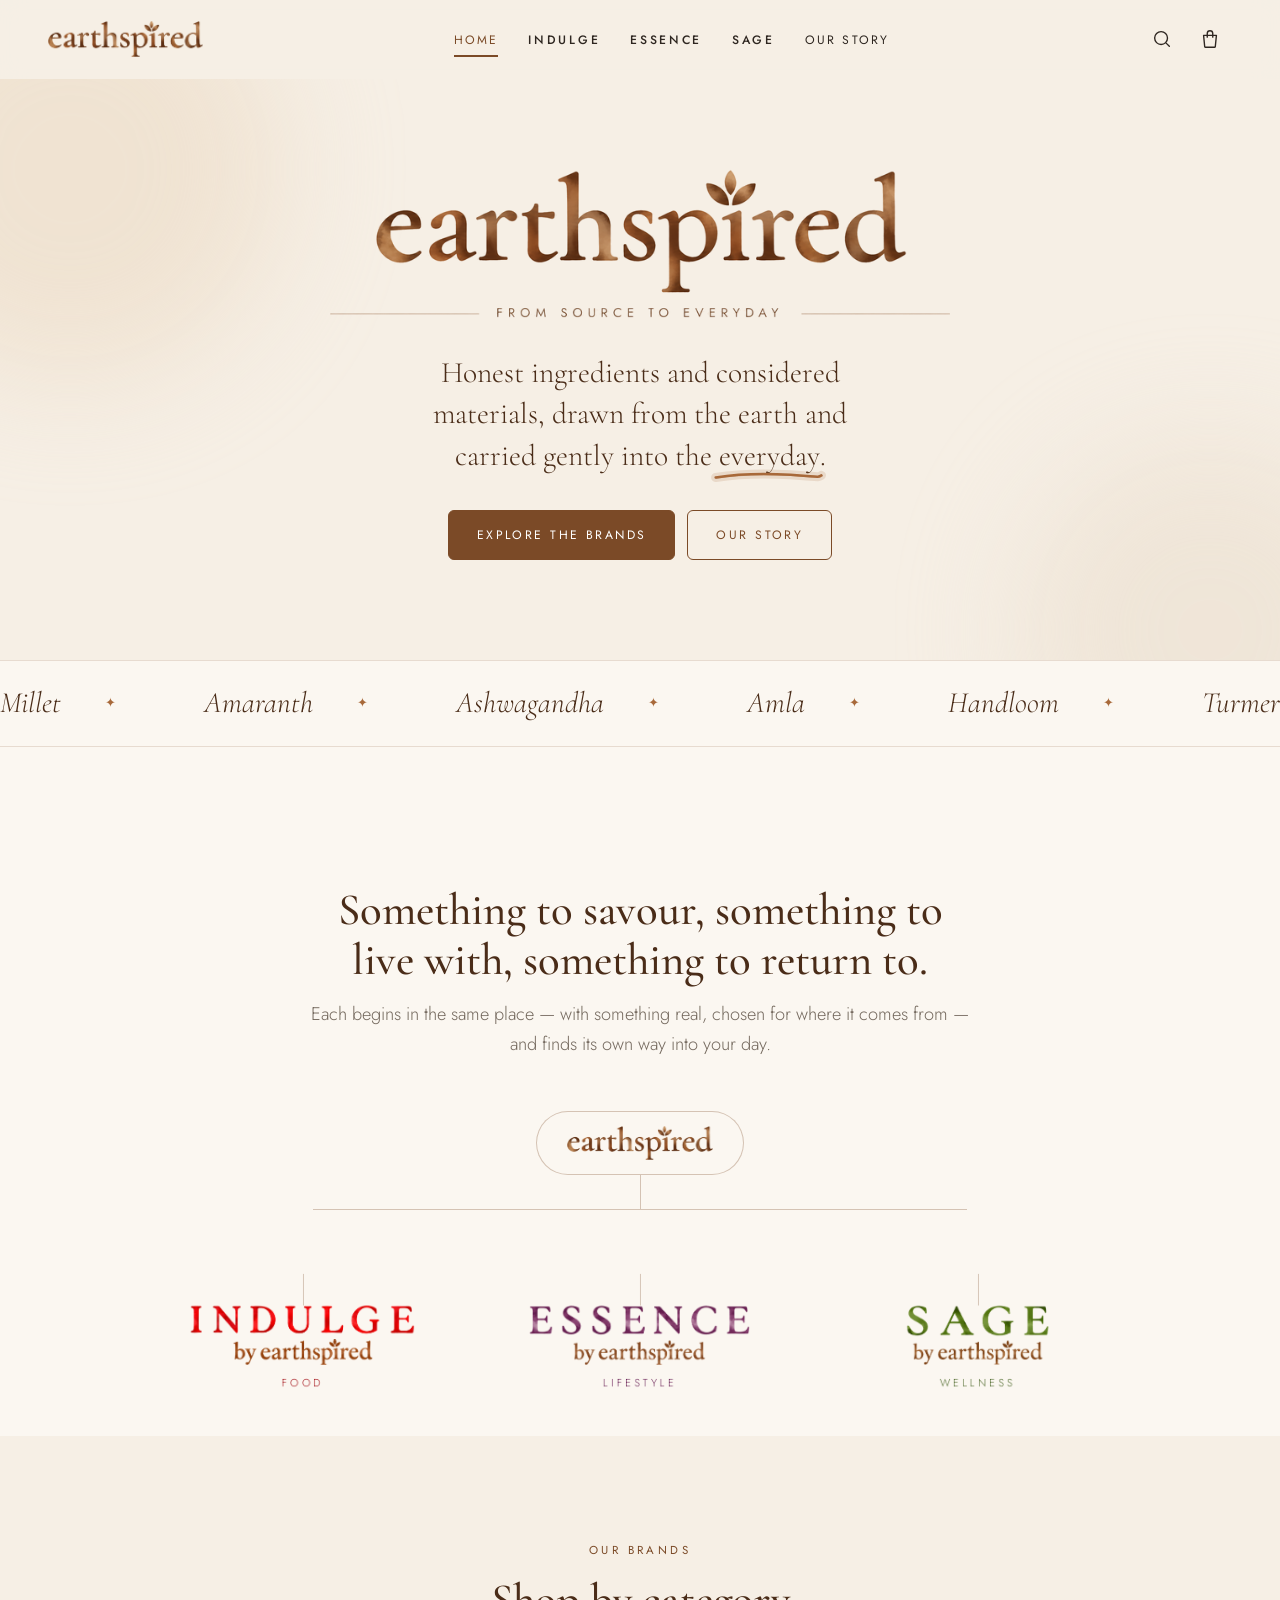
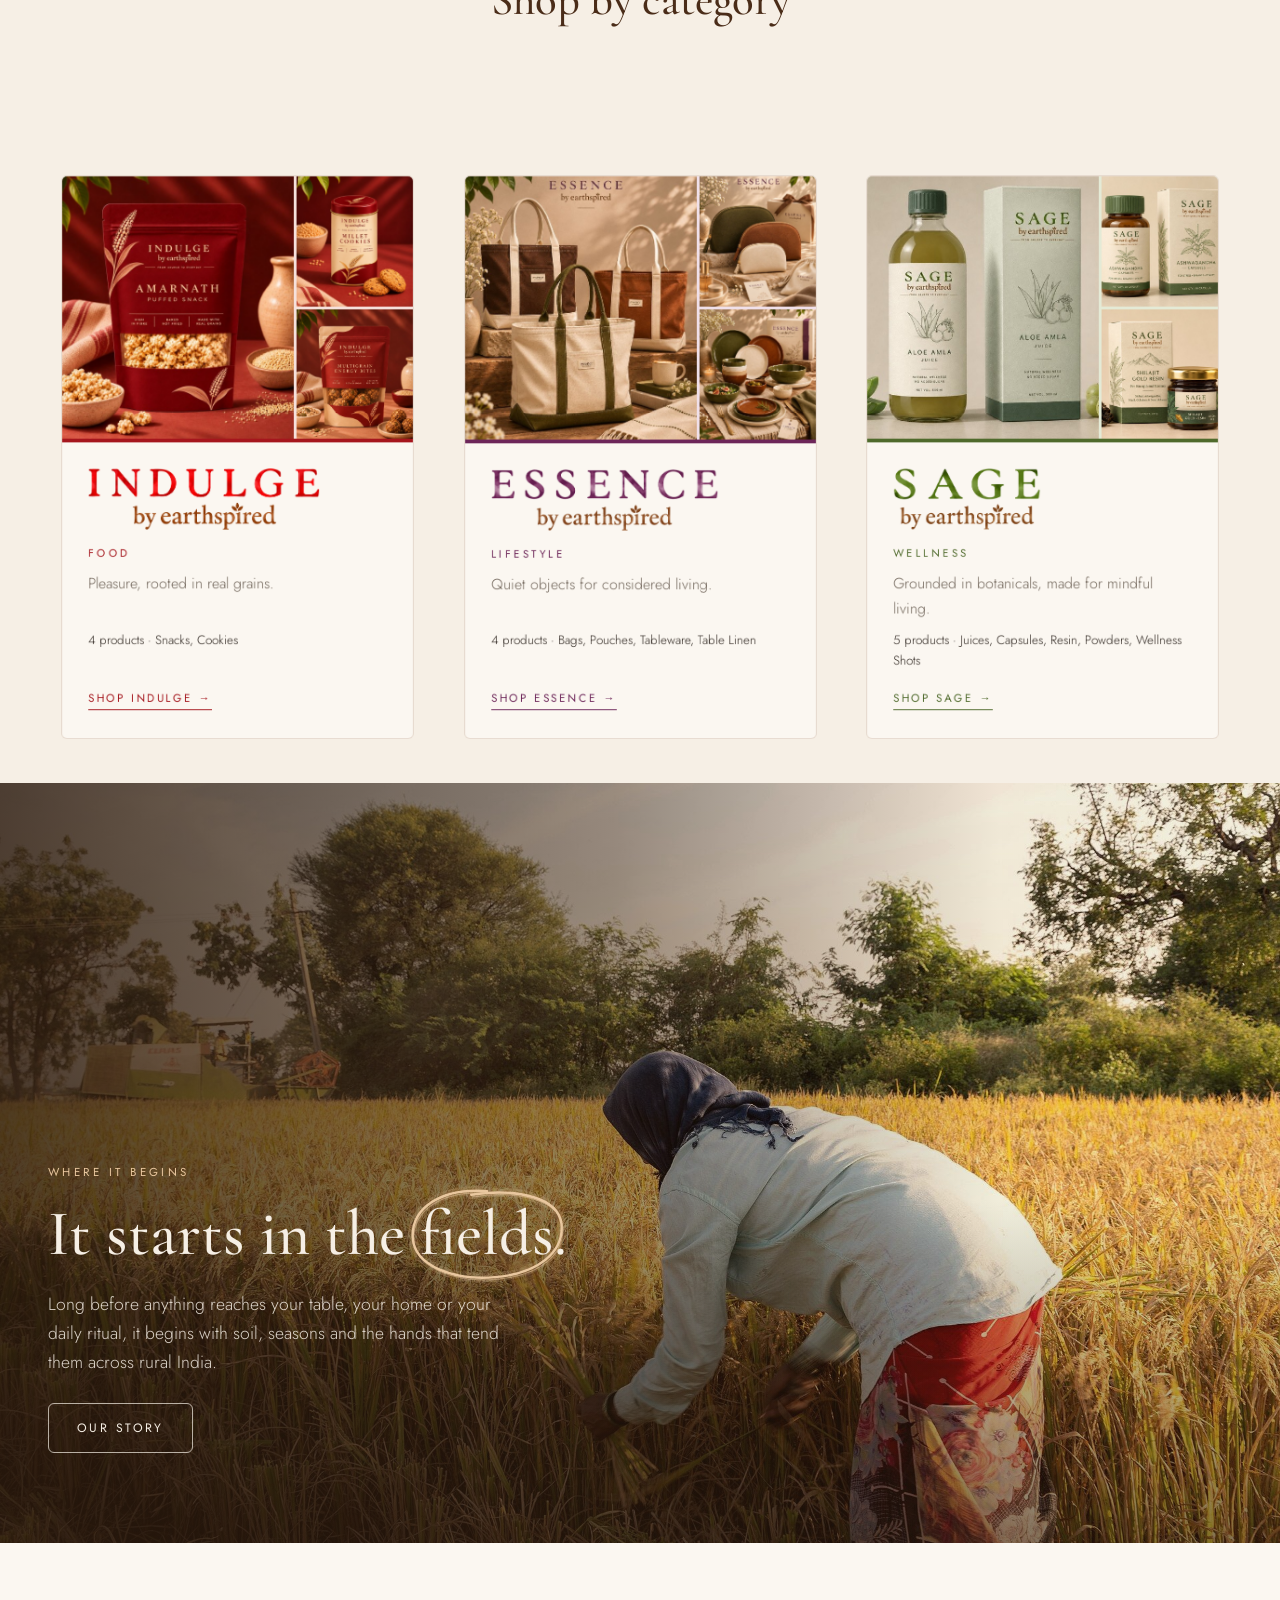
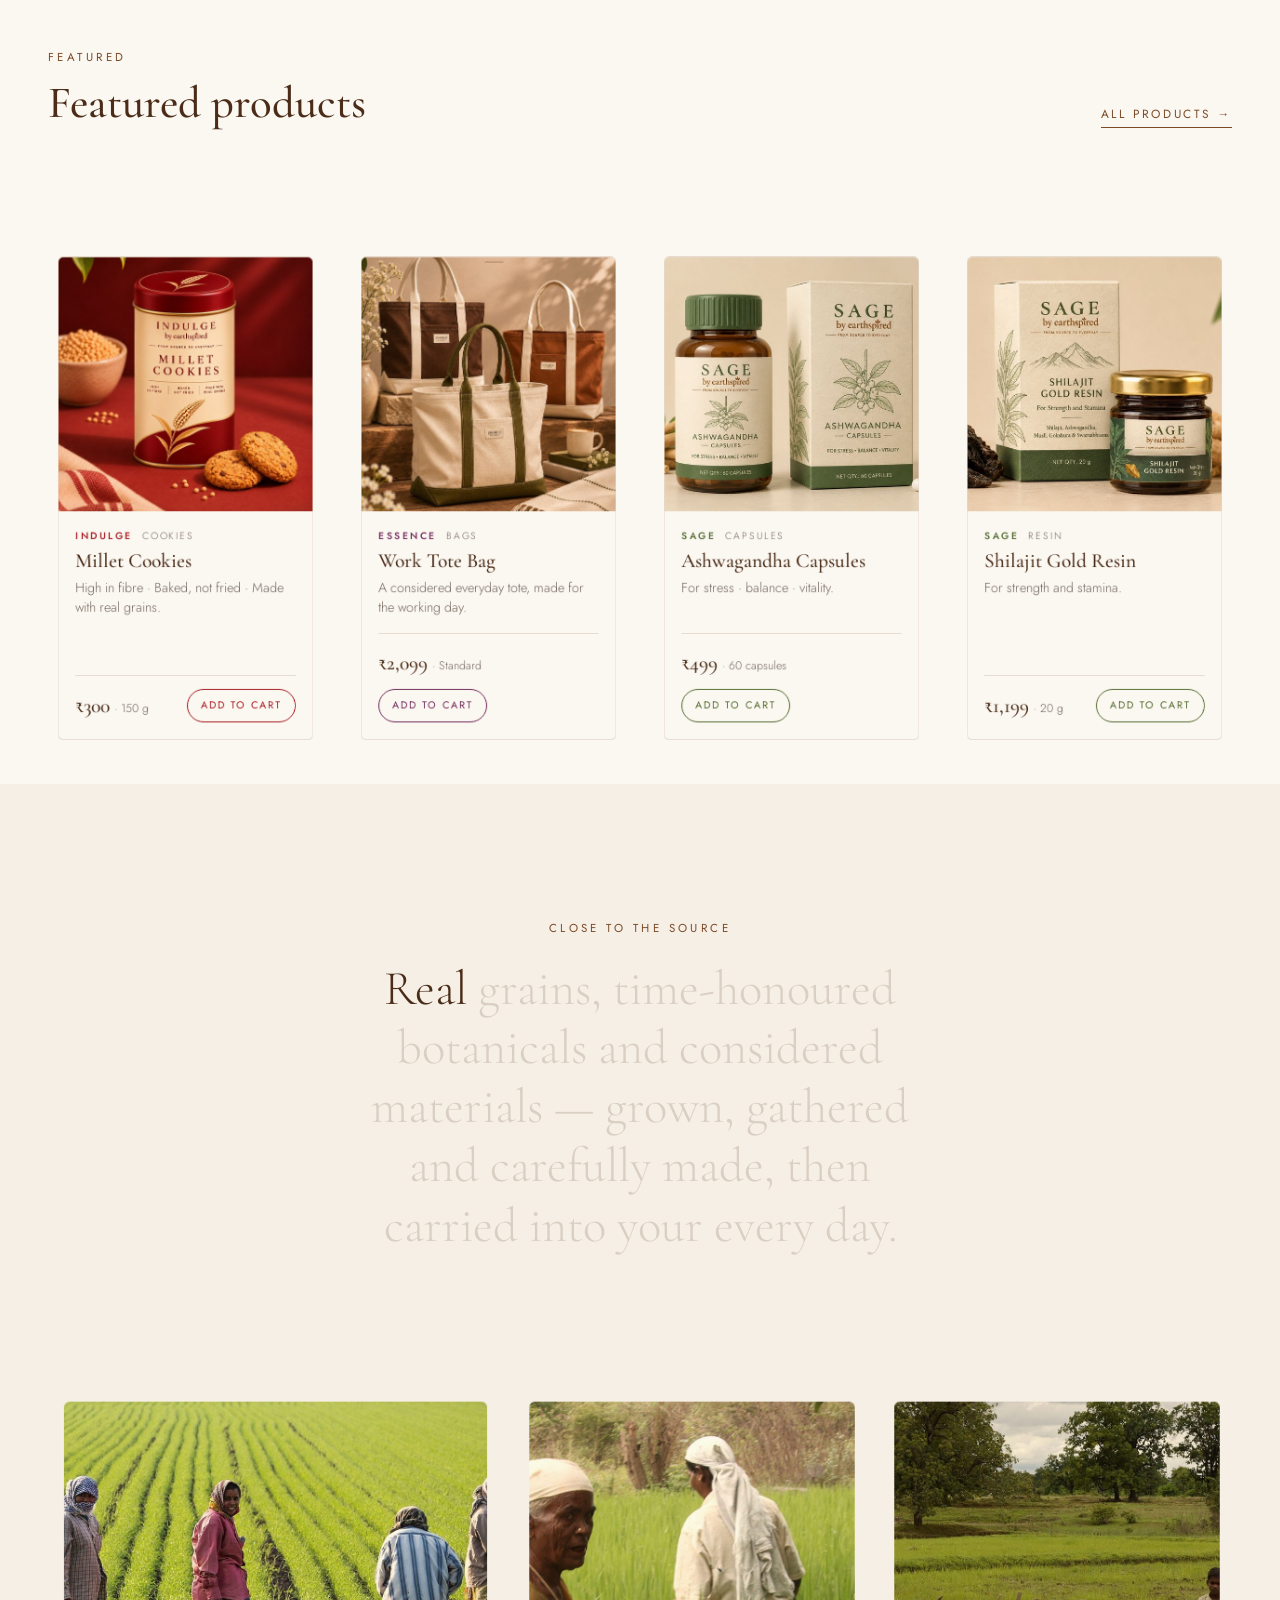
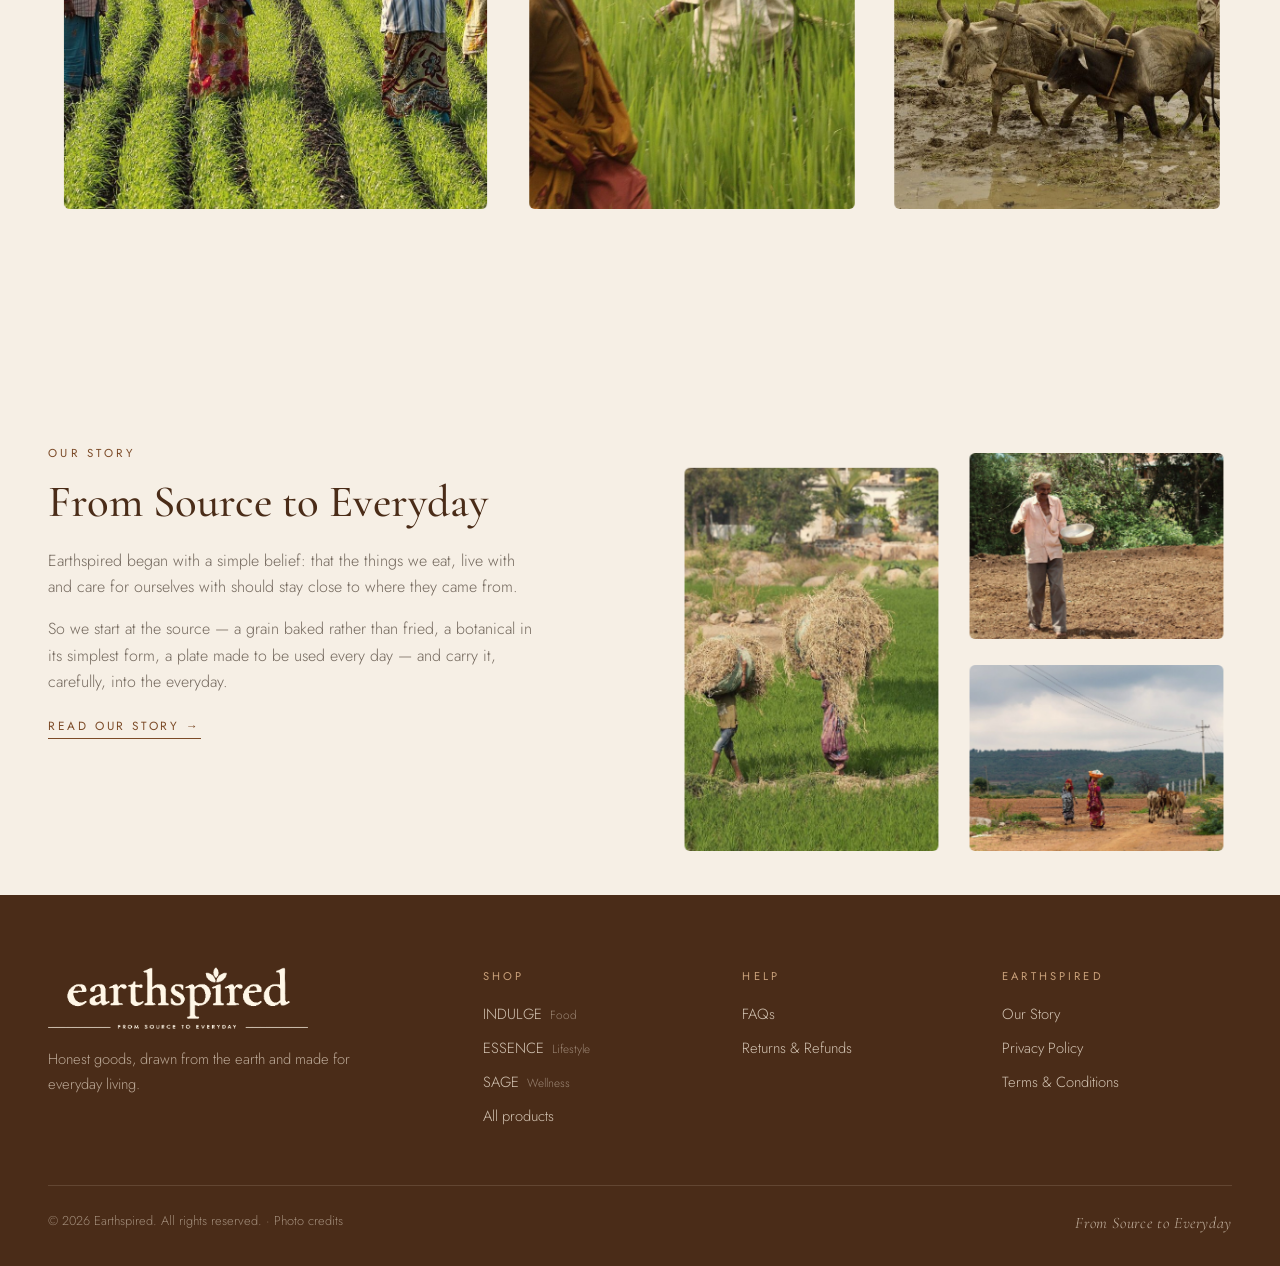
==== index.html @ a83bd4e9 "Initial commit: Earthspired website Static site for Earthspired and its three sub-brands (INDULGE, E" ====
<!DOCTYPE html>
<html lang="en">
<head>
  <meta charset="UTF-8" />
  <meta name="viewport" content="width=device-width, initial-scale=1.0" />
  <title>Earthspired — From Source to Everyday</title>
  <meta name="description" content="Earthspired — From Source to Everyday. INDULGE, ESSENCE and SAGE: food, lifestyle and wellness drawn from the earth." />
  <link rel="icon" href="assets/img/logos/earthspired.png" />
  <link rel="preconnect" href="https://fonts.googleapis.com" />
  <link rel="preconnect" href="https://fonts.gstatic.com" crossorigin />
  <link href="https://fonts.googleapis.com/css2?family=Cormorant+Garamond:ital,wght@0,400;0,500;0,600;1,400&family=Jost:wght@300;400;500&display=swap" rel="stylesheet" />
  <link rel="stylesheet" href="assets/css/style.css" />
  <script>document.documentElement.classList.add("js");</script>
</head>
<body data-page="home">
  <div id="site-header"></div>

  <main id="main">
    <!-- HERO: introduction to Earthspired -->
    <section class="hero">
      <div class="container">
        <h1>Earthspired</h1>
        <img class="hero-logo" src="assets/img/logos/earthspired-full.png" alt="Earthspired — From Source to Everyday" />
        <p class="hero-intro">Honest ingredients and considered materials, drawn from the earth and carried gently into the <span data-mark="underline" data-mark-delay="1.1">everyday</span>.</p>
        <div class="btn-row">
          <a class="btn" href="#brands">Explore the brands</a>
          <a class="btn btn--ghost" href="our-story.html">Our story</a>
        </div>
      </div>
    </section>

    <!-- MARQUEE -->
    <div class="marquee" aria-hidden="true">
      <div class="marquee-track">
        <span><span>Millet</span><span>Amaranth</span><span>Ashwagandha</span><span>Amla</span><span>Handloom</span><span>Turmeric</span><span>Block print</span><span>Spirulina</span><span>Shilajit</span><span>Aloe vera</span><span>Ginger</span></span>
        <span><span>Millet</span><span>Amaranth</span><span>Ashwagandha</span><span>Amla</span><span>Handloom</span><span>Turmeric</span><span>Block print</span><span>Spirulina</span><span>Shilajit</span><span>Aloe vera</span><span>Ginger</span></span>
      </div>
    </div>

    <!-- THE BRANDS: three expressions of Earthspired -->
    <section class="section section--paper" id="parent">
      <div class="container">
        <div class="section-head">
          <span class="eyebrow">Savour · Live · Nourish</span>
          <h2>Something to savour, something to live with, something to return to.</h2>
          <p class="lead">Each begins in the same place — with something real, chosen for where it comes from — and finds its own way into your day.</p>
        </div>
        <div class="structure">
          <div class="structure-root"><img src="assets/img/logos/earthspired.png" alt="Earthspired" /></div>
          <div class="structure-stem"></div>
          <div class="structure-branches" data-render="brand-trio"></div>
        </div>
      </div>
    </section>

    <!-- SUB-BRANDS (built from catalogue.js) -->
    <section class="section" id="brands">
      <div class="container">
        <div class="section-head">
          <span class="eyebrow">Our brands</span>
          <h2>Shop by category</h2>
        </div>
        <div class="brand-panels" data-render="brand-panels"></div>
      </div>
    </section>

    <!-- ORIGINS: rural India -->
    <section class="origins" id="origins">
      <div class="origins-bg kb"><img src="assets/img/origins/golden-harvest.jpg" alt="A woman harvesting golden rice by hand in a field in Karnataka" loading="lazy" /></div>
      <div class="container">
        <div class="origins-copy">
          <span class="eyebrow">Where it begins</span>
          <h2>It starts in the <span data-mark="circle" data-mark-delay=".5" style="--mark-color:#e9c79f">fields</span>.</h2>
          <p>Long before anything reaches your table, your home or your daily ritual, it begins with soil, seasons and the hands that tend them across rural India.</p>
          <div class="btn-row"><a class="btn btn--ghost" href="our-story.html">Our story</a></div>
        </div>
      </div>
    </section>

    <!-- FEATURED PRODUCTS (products with featured: true in catalogue.js) -->
    <section class="section section--paper" id="featured">
      <div class="container">
        <div class="section-head section-head--row">
          <div><span class="eyebrow">Featured</span><h2>Featured products</h2></div>
          <a class="link-arrow" href="search.html">All products →</a>
        </div>
        <div class="grid grid--products" data-render="featured"></div>
      </div>
    </section>

    <!-- STATEMENT -->
    <section class="statement">
      <div class="container">
        <span class="eyebrow">Close to the source</span>
        <p class="word-reveal">Real grains, time-honoured botanicals and considered materials — grown, gathered and carefully made, then carried into your every day.</p>
        <div class="field-strip">
          <figure><img src="assets/img/origins/field-rows.jpg" alt="Women working between rows of young crops in Gujarat" loading="lazy" /></figure>
          <figure><img src="assets/img/origins/women-farmers.jpg" alt="Two women farmers standing in a green field" loading="lazy" /></figure>
          <figure><img src="assets/img/origins/ploughing-oxen.jpg" alt="A farmer ploughing a paddy field with a pair of oxen in Madhya Pradesh" loading="lazy" /></figure>
        </div>
      </div>
    </section>

    <!-- BRAND STORY PREVIEW -->
    <section class="section" id="story">
      <div class="container split">
        <div>
          <span class="eyebrow">Our story</span>
          <h2>From Source to Everyday</h2>
          <p>Earthspired began with a simple belief: that the things we eat, live with and care for ourselves with should stay close to where they came from.</p>
          <p>So we start at the source — a grain baked rather than fried, a botanical in its simplest form, a plate made to be used every day — and carry it, carefully, into the everyday.</p>
          <a class="link-arrow" href="our-story.html">Read our story →</a>
        </div>
        <div class="mosaic">
          <img src="assets/img/origins/carrying-harvest.jpg" alt="Farmers carrying bundles of harvested rice across a field in Anegundi" loading="lazy" />
          <img src="assets/img/origins/sowing.jpg" alt="A farmer sowing seed in the Western Ghats, Maharashtra" loading="lazy" />
          <img src="assets/img/origins/village-road.jpg" alt="Women and cattle on a village road in Raichur" loading="lazy" />
        </div>
      </div>
    </section>
  </main>

  <div id="site-footer"></div>

  <script src="assets/js/config.js"></script>
  <script src="assets/js/catalogue.js"></script>
  <script src="assets/js/app.js"></script>
</body>
</html>
---- assets/css/style.css ----
/* =====================================================================
   EARTHSPIRED — STYLES
   Parent brand: warm brown/copper on cream.
   Sub-brands set --accent via [data-brand="indulge|essence|sage"].
   ===================================================================== */
:root {
  --cream: #f6efe5;
  --paper: #fbf7f1;
  --sand: #ede3d4;
  --brown: #7b4a27;
  --brown-deep: #4a2c18;
  --copper: #a8693a;
  --ink: #2e2620;
  --muted: #74695e;
  --line: rgba(123, 74, 39, 0.16);
  --line-strong: rgba(123, 74, 39, 0.3);

  --indulge: #a5161d;
  --indulge-deep: #7a1216;
  --indulge-soft: #f6e1dc;
  --essence: #6d2659;
  --essence-deep: #4c1a3e;
  --essence-soft: #f0e0ea;
  --sage: #4f6a2c;
  --sage-deep: #364a1d;
  --sage-soft: #e4ead6;

  --accent: var(--brown);
  --accent-deep: var(--brown-deep);
  --accent-soft: var(--sand);

  --serif: "Cormorant Garamond", Georgia, "Times New Roman", serif;
  --sans: "Jost", "Helvetica Neue", Arial, sans-serif;
  --radius: 6px;
  --max: 1240px;
  --header-h: 78px;
  --ease: cubic-bezier(.22, .61, .36, 1);
  --apple: cubic-bezier(0, 0, .5, 1);
  --sheet: cubic-bezier(.32, .72, 0, 1);
}
[data-brand="indulge"] { --accent: var(--indulge); --accent-deep: var(--indulge-deep); --accent-soft: var(--indulge-soft); }
[data-brand="essence"] { --accent: var(--essence); --accent-deep: var(--essence-deep); --accent-soft: var(--essence-soft); }
[data-brand="sage"] { --accent: var(--sage); --accent-deep: var(--sage-deep); --accent-soft: var(--sage-soft); }

* { box-sizing: border-box; margin: 0; padding: 0; }
html { scroll-behavior: smooth; -webkit-text-size-adjust: 100%; }
body {
  font-family: var(--sans);
  font-weight: 300;
  font-size: 16px;
  color: var(--ink);
  background: var(--cream);
  line-height: 1.65;
  -webkit-font-smoothing: antialiased;
  overflow-x: hidden;
}
img { max-width: 100%; display: block; }
a { color: inherit; text-decoration: none; }
button { font: inherit; cursor: pointer; border: none; background: none; color: inherit; }
input, textarea, select { font: inherit; color: inherit; }
svg { width: 20px; height: 20px; fill: none; stroke: currentColor; stroke-width: 1.5; stroke-linecap: round; stroke-linejoin: round; flex-shrink: 0; }
[hidden] { display: none !important; }
[id] { scroll-margin-top: calc(var(--header-h) + 16px); }
:focus-visible { outline: 2px solid var(--accent); outline-offset: 3px; border-radius: 2px; }
code { font-size: .88em; background: var(--sand); padding: 1px 6px; border-radius: 4px; }

.container { width: 100%; max-width: var(--max); margin: 0 auto; padding: 0 28px; }
.muted { color: var(--muted); }
.sr-only { position: absolute !important; width: 1px; height: 1px; overflow: hidden; clip: rect(0 0 0 0); white-space: nowrap; }
.skip-link { position: absolute; left: -9999px; top: 8px; z-index: 200; background: var(--brown); color: #fff; padding: 10px 16px; border-radius: var(--radius); }
.skip-link:focus { left: 8px; }

/* Placeholder highlight — every "[TBC: …]" on the site */
.ph {
  background: repeating-linear-gradient(135deg, rgba(214, 160, 60, .16) 0 6px, rgba(214, 160, 60, .26) 6px 12px);
  border: 1px dashed #c48a2c;
  color: #7a5212;
  border-radius: 4px;
  padding: 0 6px;
  font-family: var(--sans);
  font-style: normal;
  font-size: .86em;
  font-weight: 400;
  letter-spacing: 0;
  text-transform: none;
  box-decoration-break: clone;
  -webkit-box-decoration-break: clone;
}

/* ------------------------------ type ------------------------------ */
.eyebrow {
  display: inline-block;
  font-size: .72rem; font-weight: 400; letter-spacing: .3em; text-transform: uppercase;
  color: var(--accent);
}
h1, h2, h3 { font-family: var(--serif); font-weight: 500; line-height: 1.12; color: var(--brown-deep); }
h1, h2 { text-wrap: balance; }
[data-brand] h1, [data-brand] h2 { color: var(--accent-deep); }
h1 { font-size: clamp(2.4rem, 5.4vw, 4rem); }
h2 { font-size: clamp(1.9rem, 3.6vw, 2.8rem); }
h3 { font-size: 1.4rem; }
.lead { font-size: 1.14rem; color: var(--muted); max-width: 60ch; }
.page-title { margin-bottom: 32px; display: flex; align-items: baseline; gap: 16px; flex-wrap: wrap; }
.page-title small { font-family: var(--sans); font-size: .9rem; color: var(--muted); font-weight: 300; }
.text-link { color: var(--accent); border-bottom: 1px solid currentColor; padding-bottom: 1px; transition: opacity .2s; }
.text-link:hover { opacity: .7; }
.link-arrow {
  display: inline-block;
  font-size: .74rem; letter-spacing: .22em; text-transform: uppercase; font-weight: 400;
  color: var(--accent); border-bottom: 1px solid currentColor; padding-bottom: 3px; transition: opacity .2s;
}
.link-arrow:hover { opacity: .7; }
.rule-tag { display: flex; align-items: center; gap: 18px; justify-content: center; font-family: var(--serif); font-style: italic; font-size: 1.5rem; letter-spacing: .02em; color: var(--copper); }
.rule-tag::before, .rule-tag::after { content: ""; height: 1px; width: clamp(30px, 10vw, 120px); background: var(--line-strong); }

/* ------------------------------ buttons ----------------------------- */
.btn {
  display: inline-flex; align-items: center; justify-content: center; gap: 10px;
  padding: 14px 28px; min-height: 48px;
  font-size: .76rem; letter-spacing: .2em; text-transform: uppercase; font-weight: 400;
  border: 1px solid var(--accent); background: var(--accent); color: #fff;
  border-radius: var(--radius); transition: background .25s, color .25s, border-color .25s;
  text-align: center;
}
.btn:hover { background: var(--accent-deep); border-color: var(--accent-deep); }
.btn:disabled { opacity: .45; cursor: not-allowed; }
.btn--ghost { background: transparent; color: var(--accent); }
.btn--ghost:hover { background: var(--accent); color: #fff; }
.btn--block { width: 100%; }
.btn--sm { padding: 10px 18px; min-height: 42px; font-size: .7rem; }
.btn--lg { min-height: 56px; }
.btn--grow { flex: 1; }
.btn-row { display: flex; flex-wrap: wrap; gap: 12px; margin-top: 26px; }
.icon-btn { width: 44px; height: 44px; display: inline-grid; place-items: center; border-radius: 50%; position: relative; transition: background .2s, color .2s; }
.icon-btn:hover, .icon-btn.active { background: var(--sand); }
.icon-btn svg { width: 22px; height: 22px; }

/* ------------------------------ header ------------------------------ */
.site-header {
  position: sticky; top: 0; z-index: 60;
  background: rgba(246, 239, 229, .9);
  backdrop-filter: saturate(1.2) blur(12px); -webkit-backdrop-filter: saturate(1.2) blur(12px);
  border-bottom: 1px solid transparent; transition: border-color .3s, box-shadow .3s;
}
.site-header.scrolled { border-color: var(--line); box-shadow: 0 6px 24px -18px rgba(74, 44, 24, .4); }
.nav { height: var(--header-h); display: flex; align-items: center; gap: 24px; }
.logo img { height: 36px; width: auto; }
.main-nav { flex: 1; display: flex; justify-content: center; }
.main-nav ul { list-style: none; display: flex; gap: 30px; }
.main-nav a {
  font-size: .76rem; letter-spacing: .18em; text-transform: uppercase; font-weight: 400;
  padding: 8px 0; position: relative; color: var(--ink); transition: color .2s;
}
.main-nav a::after { content: ""; position: absolute; left: 0; right: 0; bottom: 0; height: 1.5px; background: currentColor; transform: scaleX(0); transition: transform .25s; transform-origin: left; }
.main-nav a:hover::after, .main-nav a.active::after { transform: scaleX(1); }
.main-nav a.active { color: var(--brown); }
.main-nav a.brand-link { font-weight: 500; letter-spacing: .22em; }
.main-nav a.brand-link:hover, .main-nav a.brand-link.active { color: var(--accent); }
.nav-actions { display: flex; align-items: center; gap: 4px; }
.cart-count {
  position: absolute; top: 3px; right: 1px;
  min-width: 18px; height: 18px; padding: 0 5px; border-radius: 9px;
  background: var(--brown); color: #fff; font-size: .66rem; font-weight: 400; line-height: 18px; text-align: center;
}
.cart-count.bump { animation: bump .35s ease; }
@keyframes bump { 50% { transform: scale(1.35); } }
.menu-toggle { display: none; }

/* mobile nav drawer */
.mobile-nav { position: fixed; inset: 0; z-index: 90; background: rgba(46, 38, 32, .4); opacity: 0; visibility: hidden; transition: opacity .3s, visibility .3s; }
.mobile-nav-panel {
  position: absolute; top: 0; left: 0; bottom: 0; width: min(360px, 88vw);
  background: var(--paper); padding: 18px 22px 28px; display: flex; flex-direction: column;
  transform: translateX(-100%); transition: transform .35s cubic-bezier(.2, .8, .2, 1); overflow-y: auto;
}
.menu-open .mobile-nav { opacity: 1; visibility: visible; }
.menu-open .mobile-nav-panel { transform: none; }
.menu-open { overflow: hidden; }
.mobile-nav-head { display: flex; align-items: center; justify-content: space-between; margin-bottom: 18px; }
.mobile-nav-head img { height: 32px; }
.mobile-nav ul { list-style: none; flex: 1; }
.mobile-nav li a {
  display: flex; justify-content: space-between; align-items: baseline;
  padding: 16px 4px; border-bottom: 1px solid var(--line);
  font-family: var(--serif); font-size: 1.5rem; font-weight: 500; color: var(--brown-deep);
}
.mobile-nav li a[data-brand] { color: var(--accent); letter-spacing: .12em; }
.mobile-nav li a small { font-family: var(--sans); font-size: .7rem; letter-spacing: .2em; text-transform: uppercase; color: var(--muted); }
.mobile-nav li a.active { text-decoration: underline; text-underline-offset: 6px; text-decoration-thickness: 1px; }
.mobile-nav-foot { display: grid; gap: 10px; margin-top: 24px; }

/* search overlay */
.search-overlay { position: fixed; inset: 0; z-index: 100; background: rgba(46, 38, 32, .35); opacity: 0; transition: opacity .2s; }
.search-overlay.open { opacity: 1; }
.search-panel { background: var(--paper); margin-top: 0; padding-top: 20px; padding-bottom: 26px; border-radius: 0 0 var(--radius) var(--radius); max-width: 820px; box-shadow: 0 20px 50px -20px rgba(46, 38, 32, .35); transform: translateY(-10px); transition: transform .25s; }
.search-overlay.open .search-panel { transform: none; }
.search-form { display: flex; align-items: center; gap: 12px; border-bottom: 1px solid var(--line-strong); padding: 6px 0; }
.search-form input { flex: 1; min-width: 0; border: none; outline: none; background: transparent; font-size: 1.15rem; padding: 10px 0; }
.search-form svg { color: var(--muted); }
.search-form--page { max-width: 560px; margin: -8px 0 40px; border: 1px solid var(--line-strong); border-radius: var(--radius); padding: 4px 4px 4px 16px; background: var(--paper); }
.search-live { padding-top: 18px; }
.search-hint { font-size: .78rem; letter-spacing: .2em; text-transform: uppercase; color: var(--muted); margin-bottom: 12px; }
.search-brands { display: grid; grid-template-columns: repeat(3, 1fr); gap: 10px; }
.search-brands a { border: 1px solid var(--line); border-radius: var(--radius); padding: 14px; font-family: var(--serif); font-weight: 500; font-size: 1.25rem; letter-spacing: .14em; color: var(--accent); display: flex; flex-direction: column; transition: background .2s; }
.search-brands a:hover { background: var(--accent-soft); }
.search-brands small { font-family: var(--sans); font-size: .68rem; letter-spacing: .2em; text-transform: uppercase; color: var(--muted); }
.search-list { list-style: none; display: grid; gap: 4px; margin-bottom: 14px; }
.search-list a { display: flex; align-items: center; gap: 14px; padding: 8px; border-radius: var(--radius); transition: background .2s; }
.search-list a:hover, .search-list a:focus-visible { background: var(--sand); }
.search-list img { width: 52px; height: 52px; object-fit: cover; border-radius: 4px; }
.search-list span { flex: 1; display: flex; flex-direction: column; line-height: 1.35; }
.search-list strong { font-weight: 400; }
.search-list small { font-size: .74rem; letter-spacing: .12em; text-transform: uppercase; color: var(--accent); }
.search-list em { font-style: normal; font-family: var(--serif); font-size: 1.15rem; color: var(--brown-deep); }

/* breadcrumb */
.breadcrumb { padding-top: 22px; }
.breadcrumb ol { list-style: none; display: flex; flex-wrap: wrap; gap: 8px; font-size: .78rem; letter-spacing: .06em; color: var(--muted); }
.breadcrumb li + li::before { content: "/"; margin-right: 8px; opacity: .5; }
.breadcrumb a:hover { color: var(--accent); }
.breadcrumb [aria-current] { color: var(--ink); }

/* ------------------------------ sections ---------------------------- */
.section { padding: 100px 0; }
.section--tight { padding: 56px 0; }
.section--paper { background: var(--paper); }
.section--sand { background: var(--sand); }
.section-head { text-align: center; margin-bottom: 52px; }
.section-head h2 { margin: 12px 0 14px; }
.section-head .lead { margin: 0 auto; }
.section-head--row { display: flex; justify-content: space-between; align-items: flex-end; gap: 20px; text-align: left; margin-bottom: 36px; flex-wrap: wrap; }
.section-head--row h2 { margin: 8px 0 0; }

/* ------------------------------ home hero --------------------------- */
.hero { padding: 90px 0 100px; text-align: center; position: relative; overflow: hidden; }
.hero::before, .hero::after {
  content: ""; position: absolute; border-radius: 50%; filter: blur(60px); opacity: .5; z-index: 0;
}
.hero::before { width: 420px; height: 420px; left: -140px; top: -120px; background: #ead7bf; }
.hero::after { width: 380px; height: 380px; right: -120px; bottom: -160px; background: #e9dccb; }
.hero > * { position: relative; z-index: 1; }
.hero-logo { width: min(620px, 86vw); margin: 0 auto 8px; }
.hero h1 { position: absolute; width: 1px; height: 1px; overflow: hidden; clip: rect(0 0 0 0); }
.hero-intro { font-family: var(--serif); font-size: clamp(1.35rem, 2.6vw, 1.85rem); line-height: 1.4; color: var(--brown-deep); max-width: 34ch; margin: 34px auto 14px; }
.hero-intro b { font-weight: 500; letter-spacing: .1em; }
.hero-intro b[data-brand] { color: var(--accent); }
.hero .btn-row { justify-content: center; margin-top: 34px; }

/* parent structure diagram */
.structure { display: grid; justify-items: center; gap: 0; }
.structure-root { font-family: var(--serif); font-size: 1.7rem; color: var(--brown); padding: 14px 30px; border: 1px solid var(--line-strong); border-radius: 40px; background: var(--paper); display: flex; align-items: center; gap: 12px; }
.structure-root img { height: 34px; }
.structure-stem { width: 1px; height: 34px; background: var(--line-strong); }
.structure-branches { display: grid; grid-template-columns: repeat(3, 1fr); gap: 32px; width: 100%; max-width: 980px; position: relative; padding-top: 34px; }
.structure-branches::before { content: ""; position: absolute; top: 0; left: 16.66%; right: 16.66%; height: 1px; background: var(--line-strong); }
.trio-item { display: flex; flex-direction: column; align-items: center; gap: 10px; position: relative; padding: 0 10px; }
.trio-item::before { content: ""; position: absolute; top: -34px; left: 50%; width: 1px; height: 34px; background: var(--line-strong); }
.trio-item img { height: 64px; width: auto; max-width: 100%; object-fit: contain; transition: transform .3s; }
.trio-item:hover img { transform: translateY(-3px); }
.trio-item span { font-size: .72rem; letter-spacing: .3em; text-transform: uppercase; color: var(--accent); }

/* brand panels */
.brand-panels { display: grid; grid-template-columns: repeat(3, 1fr); gap: 24px; }
.brand-panel { display: flex; flex-direction: column; background: var(--paper); border: 1px solid var(--line); border-radius: var(--radius); overflow: hidden; transition: transform .35s cubic-bezier(.2, .8, .2, 1), box-shadow .35s, border-color .35s; }
.brand-panel:hover { transform: translateY(-4px); box-shadow: 0 22px 40px -28px rgba(46, 38, 32, .45); border-color: var(--accent); }
.brand-panel-imgs { display: grid; grid-template-columns: minmax(0, 2fr) minmax(0, 1fr); grid-template-rows: repeat(2, minmax(0, 1fr)); gap: 3px; aspect-ratio: 4 / 3; overflow: hidden; background: var(--accent-soft); }
.brand-panel-imgs img { width: 100%; height: 100%; min-width: 0; min-height: 0; object-fit: cover; transition: transform 1.2s var(--ease); }
.brand-panel:hover .brand-panel-imgs img { transform: scale(1.04); }
.brand-panel-imgs img:first-child { grid-row: span 2; }
.brand-panel-body { padding: 28px 28px 30px; display: flex; flex-direction: column; gap: 10px; flex: 1; border-top: 4px solid var(--accent); }
.brand-panel-logo { height: 66px; width: 100%; max-width: 100%; object-fit: contain; object-position: left center; margin-bottom: 6px; }
.brand-panel-body p { color: var(--muted); min-height: 3.3em; }
.brand-panel-count { font-size: .84rem; color: var(--ink); flex: 1; min-height: 2.7em; }
.brand-panel .link-arrow { align-self: flex-start; margin-top: 8px; }

/* story preview */
.split { display: grid; grid-template-columns: 1fr 1fr; gap: 70px; align-items: center; }
.split h2 { margin: 12px 0 20px; }
.split p { color: var(--muted); margin-bottom: 16px; max-width: 54ch; }
.mosaic { display: grid; grid-template-columns: 1fr 1fr; grid-template-rows: repeat(2, 200px); gap: 12px; }
.mosaic img { width: 100%; height: 100%; object-fit: cover; border-radius: var(--radius); }
.mosaic img:first-child { grid-row: span 2; }

/* ------------------------------ product cards ----------------------- */
.grid { display: grid; gap: 28px; }
.grid--products { grid-template-columns: repeat(4, 1fr); }
.card { display: flex; flex-direction: column; background: var(--paper); border: 1px solid var(--line); border-radius: var(--radius); overflow: hidden; transition: border-color .3s, box-shadow .3s; }
.card:hover { border-color: var(--accent); box-shadow: 0 18px 36px -28px rgba(46, 38, 32, .5); }
.card-img { aspect-ratio: 1 / 1; overflow: hidden; background: var(--accent-soft); }
.card-img img { width: 100%; height: 100%; object-fit: cover; object-position: center 70%; transition: transform .8s cubic-bezier(.2, .8, .2, 1); }
.card:hover .card-img img { transform: scale(1.05); }
.card-body { padding: 18px 18px 18px; display: flex; flex-direction: column; flex: 1; gap: 6px; }
.card-meta { display: flex; gap: 10px; align-items: center; flex-wrap: wrap; }
.card-brand { font-size: .66rem; letter-spacing: .24em; font-weight: 500; color: var(--accent); }
.card-cat { font-size: .66rem; letter-spacing: .18em; text-transform: uppercase; color: var(--muted); }
.card-title { font-size: 1.35rem; }
.card-title a:hover { color: var(--accent); }
.card-desc { font-size: .9rem; color: var(--muted); line-height: 1.5; flex: 1; }
.card-foot { display: flex; justify-content: space-between; align-items: center; gap: 10px; margin-top: 10px; padding-top: 14px; border-top: 1px solid var(--line); flex-wrap: wrap; }
.price { font-family: var(--serif); font-size: 1.35rem; font-weight: 500; color: var(--brown-deep); }
.price small { font-family: var(--sans); font-size: .78rem; font-weight: 300; color: var(--muted); }
.card-add { font-size: .68rem; letter-spacing: .18em; text-transform: uppercase; font-weight: 400; color: var(--accent); border: 1px solid var(--accent); border-radius: 30px; padding: 8px 14px; transition: background .2s, color .2s; white-space: nowrap; }
.card-add:hover { background: var(--accent); color: #fff; }
.card-out { font-size: .7rem; letter-spacing: .14em; text-transform: uppercase; color: var(--muted); }

/* ------------------------------ brand page -------------------------- */
.brand-hero { text-align: center; padding: 40px 0 70px; }
.brand-hero-logo { width: min(520px, 84vw); margin: 0 auto 26px; }
.brand-hero .lead { margin: 14px auto 0; }
.overview { display: grid; grid-template-columns: 1fr 1.4fr; gap: 60px; padding-top: 40px; border-top: 1px solid var(--line); }
.overview h2 { margin-top: 10px; }
.overview p { color: var(--muted); font-size: 1.05rem; }
.chips { list-style: none; display: flex; flex-wrap: wrap; gap: 8px; margin-top: 22px; }
.chips li { border: 1px solid var(--accent); color: var(--accent); border-radius: 30px; padding: 6px 16px; font-size: .8rem; letter-spacing: .08em; }
.table-wrap { overflow-x: auto; border: 1px solid var(--line); border-radius: var(--radius); background: var(--paper); }
.info-table { width: 100%; border-collapse: collapse; min-width: 640px; }
.info-table th, .info-table td { text-align: left; padding: 14px 18px; border-bottom: 1px solid var(--line); vertical-align: top; }
.info-table th { font-size: .7rem; letter-spacing: .2em; text-transform: uppercase; font-weight: 400; color: var(--muted); background: var(--accent-soft); }
.info-table td a { color: var(--accent); font-weight: 400; }
.info-table tbody tr:last-child td { border-bottom: none; }
.cross-brands { display: grid; grid-template-columns: 1fr 1fr; gap: 20px; max-width: 760px; margin: 0 auto; }
.cross-brands a { border: 1px solid var(--line); border-radius: var(--radius); padding: 28px; display: flex; flex-direction: column; align-items: center; gap: 12px; background: var(--paper); transition: border-color .2s, background .2s; }
.cross-brands a:hover { border-color: var(--accent); background: var(--accent-soft); }
.cross-brands img { height: 60px; width: auto; }
.cross-brands span { font-size: .72rem; letter-spacing: .24em; text-transform: uppercase; color: var(--accent); }

/* FAQ */
.faq-wrap { display: grid; grid-template-columns: 1fr 1.6fr; gap: 60px; align-items: start; }
.faq-wrap h2 { margin: 10px 0 12px; }
.faq-list { border-top: 1px solid var(--line); }
.faq { border-bottom: 1px solid var(--line); }
.faq summary { list-style: none; cursor: pointer; padding: 20px 40px 20px 0; position: relative; font-family: var(--serif); font-size: 1.25rem; font-weight: 500; color: var(--brown-deep); }
.faq summary::-webkit-details-marker { display: none; }
.faq summary::after { content: "+"; position: absolute; right: 6px; top: 50%; transform: translateY(-50%); font-family: var(--sans); font-weight: 300; font-size: 1.5rem; color: var(--accent); transition: transform .25s; }
.faq[open] summary::after { transform: translateY(-50%) rotate(45deg); }
.faq-a { padding: 0 0 22px; color: var(--muted); max-width: 70ch; }
.faq-group { margin-bottom: 50px; }
.faq-group h3 { font-size: 1.6rem; margin-bottom: 14px; color: var(--accent); letter-spacing: .1em; }
.faq-group h3 small { font-family: var(--sans); font-size: .72rem; letter-spacing: .24em; text-transform: uppercase; color: var(--muted); margin-left: 8px; }

/* ------------------------------ product page ------------------------ */
.product { display: grid; grid-template-columns: 1.1fr 1fr; gap: 64px; padding-top: 28px; padding-bottom: 90px; align-items: start; }
.gallery { position: sticky; top: calc(var(--header-h) + 20px); }
.gallery-main { border-radius: var(--radius); overflow: hidden; background: var(--accent-soft); border: 1px solid var(--line); }
.gallery-main img { width: 100%; height: auto; max-height: 72vh; object-fit: contain; margin: 0 auto; }
.gallery-thumbs { display: flex; gap: 10px; margin-top: 12px; }
.gallery-thumbs button { width: 76px; height: 76px; border-radius: 4px; overflow: hidden; border: 1px solid var(--line); opacity: .65; transition: opacity .2s, border-color .2s; }
.gallery-thumbs button.active, .gallery-thumbs button:hover { opacity: 1; border-color: var(--accent); }
.gallery-thumbs img { width: 100%; height: 100%; object-fit: cover; }
.buybox { display: flex; flex-direction: column; gap: 14px; }
.buybox-brand img { height: 52px; width: auto; }
.buybox h1 { font-size: clamp(2.2rem, 4vw, 3.2rem); margin-top: -4px; }
.buybox-price { display: flex; align-items: baseline; gap: 14px; flex-wrap: wrap; }
.buybox-price .price { font-size: 2rem; }
.buybox-price .unit { color: var(--muted); font-size: .9rem; }
.buybox-short { font-size: 1.05rem; color: var(--muted); }
.stock { display: flex; align-items: center; gap: 8px; font-size: .88rem; }
.stock i { width: 8px; height: 8px; border-radius: 50%; background: #b9a68f; }
.stock--ok i { background: #4f8a3a; }
.stock--low i { background: #d08a1f; }
.stock--out i { background: #b3261e; }
.field { padding-top: 14px; border-top: 1px solid var(--line); }
.field-label { display: block; font-size: .72rem; letter-spacing: .2em; text-transform: uppercase; color: var(--muted); margin-bottom: 10px; }
.field-label strong { color: var(--ink); font-weight: 400; letter-spacing: .08em; text-transform: none; font-size: .9rem; }
.variants { display: flex; flex-wrap: wrap; gap: 8px; }
.variant { border: 1px solid var(--line-strong); border-radius: var(--radius); padding: 10px 18px; min-height: 46px; display: flex; flex-direction: column; align-items: flex-start; line-height: 1.3; transition: border-color .2s, background .2s; }
.variant small { font-size: .78rem; color: var(--muted); }
.variant:hover { border-color: var(--accent); }
.variant.active { border-color: var(--accent); background: var(--accent-soft); box-shadow: inset 0 0 0 1px var(--accent); }
.buy-row { display: flex; gap: 12px; margin-top: 6px; flex-wrap: wrap; }
.qty { display: inline-flex; align-items: center; border: 1px solid var(--line-strong); border-radius: var(--radius); height: 48px; background: var(--paper); }
.qty button { width: 44px; height: 100%; display: grid; place-items: center; color: var(--muted); transition: color .2s; }
.qty button:hover { color: var(--accent); }
.qty button svg { width: 16px; height: 16px; }
.qty input { width: 44px; text-align: center; border: none; background: transparent; outline: none; font-size: 1rem; -moz-appearance: textfield; appearance: textfield; }
.qty input::-webkit-outer-spin-button, .qty input::-webkit-inner-spin-button { -webkit-appearance: none; margin: 0; }
.qty--sm { height: 40px; }
.qty--sm button { width: 36px; }
.qty--sm input { width: 34px; }
.features h3 { font-size: 1.2rem; margin-bottom: 10px; }
.features ul { list-style: none; display: flex; flex-wrap: wrap; gap: 8px; }
.features li { border: 1px solid var(--accent); color: var(--accent-deep); border-radius: 30px; padding: 6px 14px; font-size: .86rem; }
.details { display: grid; grid-template-columns: 1fr 1fr; gap: 0 60px; }
.detail-block { padding: 28px 0; border-top: 1px solid var(--line); }
.detail-block h2 { font-size: 1.6rem; margin-bottom: 12px; }
.detail-block p { color: var(--muted); margin-bottom: 8px; }
.spec-table { width: 100%; border-collapse: collapse; }
.spec-table th, .spec-table td { text-align: left; padding: 10px 0; border-bottom: 1px solid var(--line); vertical-align: top; font-size: .95rem; }
.spec-table th { font-weight: 400; color: var(--muted); width: 45%; padding-right: 16px; }

/* ------------------------------ cart / checkout --------------------- */
.cart-layout { display: grid; grid-template-columns: 1.6fr 1fr; gap: 48px; align-items: start; }
.cart-lines { list-style: none; border-top: 1px solid var(--line); }
.cart-line { display: grid; grid-template-columns: 96px 1fr auto auto; gap: 20px; align-items: center; padding: 20px 0; border-bottom: 1px solid var(--line); }
.cart-thumb img { width: 96px; height: 96px; object-fit: cover; border-radius: var(--radius); }
.cart-info { display: flex; flex-direction: column; gap: 2px; align-items: flex-start; min-width: 0; }
.cart-name { font-family: var(--serif); font-size: 1.3rem; font-weight: 500; color: var(--brown-deep); }
.cart-name:hover { color: var(--accent); }
.cart-info .muted { font-size: .88rem; }
.cart-remove { display: inline-flex; align-items: center; gap: 6px; font-size: .78rem; margin-top: 6px; color: var(--muted); border: none; }
.cart-remove svg { width: 15px; height: 15px; }
.cart-remove:hover { color: #b3261e; }
.cart-total { font-family: var(--serif); font-size: 1.3rem; font-weight: 500; min-width: 90px; text-align: right; }
.summary { background: var(--paper); border: 1px solid var(--line); border-radius: var(--radius); padding: 28px; position: sticky; top: calc(var(--header-h) + 20px); display: flex; flex-direction: column; gap: 0; }
.summary h2 { font-size: 1.6rem; margin-bottom: 16px; }
.sum-row { display: flex; justify-content: space-between; gap: 16px; padding: 10px 0; font-size: .95rem; }
.sum-row small { color: var(--muted); font-size: .8rem; }
.sum-row--disc { color: var(--sage); }
.sum-row--total { border-top: 1px solid var(--line-strong); margin-top: 6px; padding-top: 16px; font-family: var(--serif); font-size: 1.5rem; font-weight: 500; color: var(--brown-deep); }
.sum-row--total small { font-family: var(--sans); font-size: .76rem; font-weight: 300; }
.sum-note { font-size: .8rem; color: var(--muted); margin: 4px 0 18px; }
.sum-gap { height: 18px; }
.summary .btn { margin-bottom: 14px; }
.summary > .link-arrow { align-self: flex-start; margin-top: 8px; }
.summary-continue { align-self: center; }
.discount-form { margin: 6px 0 16px; padding: 16px 0; border-top: 1px solid var(--line); border-bottom: 1px solid var(--line); }
.discount-form label { display: block; font-size: .7rem; letter-spacing: .2em; text-transform: uppercase; color: var(--muted); margin-bottom: 8px; }
.discount-row { display: flex; gap: 8px; }
.discount-row input { flex: 1; min-width: 0; border: 1px solid var(--line-strong); border-radius: var(--radius); padding: 0 12px; background: #fff; outline: none; text-transform: uppercase; }
.discount-row input::placeholder { text-transform: none; }
.discount-row input:focus { border-color: var(--accent); }
.discount-msg { font-size: .84rem; margin-top: 8px; color: var(--sage); min-height: 0; }
.discount-msg:empty { display: none; }
.discount-msg.err { color: #b3261e; }
.discount-msg .text-link { font-size: .84rem; }
.mini-lines { list-style: none; margin-bottom: 8px; }
.mini-lines li { display: flex; align-items: center; gap: 14px; padding: 10px 0; }
.mini-lines li > span:nth-child(2) { flex: 1; display: flex; flex-direction: column; line-height: 1.3; min-width: 0; }
.mini-lines strong { font-weight: 400; }
.mini-lines small { color: var(--muted); font-size: .8rem; }
.mini-thumb { position: relative; flex-shrink: 0; }
.mini-thumb img { width: 56px; height: 56px; object-fit: cover; border-radius: 4px; border: 1px solid var(--line); }
.mini-thumb em { position: absolute; top: -7px; right: -7px; font-style: normal; background: var(--brown); color: #fff; border-radius: 10px; min-width: 20px; height: 20px; font-size: .7rem; display: grid; place-items: center; padding: 0 5px; }

.checkout-form fieldset { border: none; padding: 0 0 34px; margin-bottom: 30px; border-bottom: 1px solid var(--line); }
.checkout-form legend { font-family: var(--serif); font-size: 1.6rem; font-weight: 500; color: var(--brown-deep); display: flex; align-items: center; gap: 12px; margin-bottom: 20px; }
.checkout-form legend span { width: 32px; height: 32px; border-radius: 50%; background: var(--brown); color: #fff; font-family: var(--sans); font-size: .9rem; display: grid; place-items: center; }
.form-grid { display: grid; grid-template-columns: 1fr 1fr; gap: 16px 18px; }
.form-field { display: flex; flex-direction: column; gap: 6px; }
.form-field--full { grid-column: 1 / -1; }
.form-field label { font-size: .74rem; letter-spacing: .14em; text-transform: uppercase; color: var(--muted); }
.form-field input, .form-field textarea, .form-field select { border: 1px solid var(--line-strong); border-radius: var(--radius); padding: 12px 14px; background: #fff; outline: none; min-height: 48px; transition: border-color .2s; width: 100%; }
.form-field textarea { resize: vertical; }
.form-field input:focus, .form-field textarea:focus, .form-field select:focus { border-color: var(--accent); box-shadow: 0 0 0 3px var(--accent-soft); }
.form-field.invalid input, .form-field.invalid textarea, .form-field.invalid select { border-color: #b3261e; }
.form-error, .form-msg { color: #b3261e; font-size: .9rem; margin-bottom: 14px; min-height: 0; }
.form-msg { color: var(--ink); margin: 14px 0 0; }
.form-msg.err { color: #b3261e; }
.form-error:empty, .form-msg:empty { display: none; }
.notice { background: #fbf2df; border: 1px dashed #c48a2c; border-radius: var(--radius); padding: 16px 18px; font-size: .94rem; }
.notice small { color: var(--muted); display: inline-block; margin-top: 6px; }
.notice--center { text-align: center; max-width: 720px; margin: 0 auto 36px; }

.confirm-head { text-align: center; margin-bottom: 34px; }
.confirm-icon { width: 64px; height: 64px; border-radius: 50%; background: var(--sand); color: var(--brown); display: grid; place-items: center; margin: 0 auto 18px; }
.confirm-icon svg { width: 30px; height: 30px; }
.confirm-head h1 { margin: 10px 0 12px; }
.confirm-head .lead { margin: 0 auto 4px; }
.confirm-grid { display: grid; grid-template-columns: 1fr 1fr; gap: 28px; margin-bottom: 20px; }
.confirm-grid .summary { position: static; }
.confirm-grid p { margin-bottom: 12px; }

.empty { text-align: center; }
.empty h1 { margin-bottom: 12px; }
.empty .btn-row { justify-content: center; }
.search-group { margin-bottom: 64px; }
.search-group-logo { height: 54px; width: auto; }

/* ------------------------------ content pages ----------------------- */
.page-hero { padding: 60px 0 50px; text-align: center; }
.page-hero h1 { margin: 12px 0 14px; }
.page-hero .lead { margin: 0 auto; }
.prose { max-width: 760px; margin: 0 auto; }
.prose h2 { font-size: 1.8rem; margin: 44px 0 12px; }
.prose h2:first-child { margin-top: 0; }
.prose p, .prose li { color: var(--muted); margin-bottom: 12px; }
.prose ul { padding-left: 20px; }
.policy-meta { font-size: .85rem; color: var(--muted); text-align: center; margin-top: 10px; }
.story-tagline { text-align: center; padding: 90px 0; background: var(--brown-deep); color: var(--cream); }
.story-tagline .rule-tag { color: #e6cfb4; font-size: clamp(1.5rem, 3vw, 2rem); }
.story-tagline .rule-tag::before, .story-tagline .rule-tag::after { background: rgba(230, 207, 180, .4); }
.story-tagline p { font-family: var(--serif); font-size: clamp(1.6rem, 3vw, 2.4rem); max-width: 30ch; margin: 22px auto 0; line-height: 1.3; }
.pillars { display: grid; grid-template-columns: repeat(3, 1fr); gap: 24px; }
.pillar { border-top: 2px solid var(--accent); padding-top: 22px; }
.pillar h3 { margin-bottom: 8px; }
.pillar p { color: var(--muted); }
.relationship { display: grid; grid-template-columns: repeat(3, 1fr); gap: 24px; }
.relationship a { background: var(--paper); border: 1px solid var(--line); border-top: 4px solid var(--accent); border-radius: var(--radius); padding: 28px; display: flex; flex-direction: column; gap: 12px; transition: box-shadow .3s; }
.relationship a:hover { box-shadow: 0 18px 36px -26px rgba(46, 38, 32, .5); }
.relationship img { height: 60px; width: auto; object-fit: contain; object-position: left; }
.relationship p { color: var(--muted); flex: 1; }
/* ------------------------------ footer ------------------------------ */
.site-footer { background: var(--brown-deep); color: #e9dccb; padding: 72px 0 30px; margin-top: 0; }
.footer-top { display: grid; grid-template-columns: 1fr 2fr; gap: 60px; }
.footer-brand img { width: 260px; filter: brightness(0) invert(.92) sepia(.25); }
.footer-brand p { margin-top: 18px; font-size: .92rem; color: rgba(233, 220, 203, .7); max-width: 34ch; }
.footer-cols { display: grid; grid-template-columns: repeat(3, 1fr); gap: 30px; }
.site-footer h4 { font-family: var(--sans); font-weight: 400; font-size: .7rem; letter-spacing: .28em; text-transform: uppercase; color: #c9a07a; margin-bottom: 16px; }
.site-footer ul { list-style: none; display: grid; gap: 10px; font-size: .92rem; }
.site-footer ul a { color: rgba(233, 220, 203, .85); transition: color .2s; }
.site-footer ul a:hover { color: #fff; }
.site-footer ul a span { font-size: .74rem; color: rgba(233, 220, 203, .5); margin-left: 4px; }
.site-footer .ph { color: #f3d9a4; border-color: #c9a07a; background: rgba(201, 160, 122, .15); }
.footer-bottom { margin-top: 56px; padding-top: 24px; border-top: 1px solid rgba(233, 220, 203, .15); display: flex; justify-content: space-between; flex-wrap: wrap; gap: 12px; font-size: .8rem; color: rgba(233, 220, 203, .55); }
.footer-tag { font-family: var(--serif); font-style: italic; font-size: 1rem; letter-spacing: .04em; color: rgba(233, 220, 203, .75); }

/* ------------------------------ toast ------------------------------- */
.toast {
  position: fixed; left: 50%; bottom: 24px; z-index: 120; transform: translate(-50%, 30px);
  display: flex; align-items: center; gap: 18px; max-width: calc(100vw - 32px);
  background: var(--brown-deep); color: var(--cream); padding: 14px 20px; border-radius: var(--radius);
  font-size: .9rem; opacity: 0; pointer-events: none; transition: opacity .3s, transform .3s;
  box-shadow: 0 16px 40px -16px rgba(0, 0, 0, .4);
}
.toast strong { font-weight: 500; }
.toast a { color: #f1cfa6; text-decoration: underline; text-underline-offset: 3px; white-space: nowrap; }
.toast.show { opacity: 1; transform: translate(-50%, 0); pointer-events: auto; }

/* ------------------------------ origins / rural India -------------- */
.marquee { overflow: hidden; white-space: nowrap; border-top: 1px solid var(--line); border-bottom: 1px solid var(--line); padding: 18px 0; background: var(--paper); }
.marquee-track { display: inline-flex; animation: marq 48s linear infinite; }
.marquee-track span { display: inline-flex; align-items: center; gap: 44px; padding-right: 44px; font-family: var(--serif); font-style: italic; font-size: clamp(1.3rem, 2.3vw, 2rem); color: var(--brown-deep); }
.marquee-track span::after { content: "✦"; font-style: normal; font-size: .8rem; color: var(--copper); }
.marquee:hover .marquee-track { animation-play-state: paused; }
@keyframes marq { to { transform: translateX(-50%); } }

.origins { position: relative; min-height: min(88vh, 760px); display: flex; align-items: flex-end; overflow: hidden; color: var(--cream); background: var(--brown-deep); }
.origins-bg { position: absolute; inset: 0; overflow: hidden; }
.origins-bg img { width: 100%; height: 100%; object-fit: cover; }
.origins-bg::after { content: ""; position: absolute; inset: 0; background: linear-gradient(90deg, rgba(40, 24, 12, .82) 0%, rgba(40, 24, 12, .45) 48%, rgba(40, 24, 12, .05) 78%), linear-gradient(180deg, transparent 55%, rgba(40, 24, 12, .55)); }
.origins .container { position: relative; z-index: 1; padding-top: 120px; padding-bottom: 90px; }
.origins-copy { max-width: 560px; }
.origins .eyebrow { color: #e9c79f; }
.origins h2 { color: var(--cream); font-size: clamp(2.4rem, 5vw, 4.2rem); margin: 14px 0 20px; }
.origins p { color: rgba(246, 239, 229, .86); font-size: 1.1rem; max-width: 46ch; }
.origins .btn-row .btn--ghost { color: var(--cream); border-color: rgba(246, 239, 229, .7); }
.origins .btn-row .btn--ghost:hover { background: var(--cream); color: var(--brown-deep); }
.kb img { animation: kenburns 22s ease-in-out infinite alternate; transform-origin: 60% 50%; }
@keyframes kenburns { from { transform: scale(1.02) translate(0, 0); } to { transform: scale(1.12) translate(-1.5%, -1%); } }

.statement { padding: 130px 0; text-align: center; }
.word-reveal { font-family: var(--serif); font-size: clamp(1.9rem, 3.8vw, 3.3rem); line-height: 1.22; color: var(--brown-deep); max-width: 24ch; margin: 18px auto 0; }
.word-reveal span { transition: opacity .25s linear; }

.field-strip { display: grid; grid-template-columns: 1.3fr 1fr 1fr; gap: 14px; margin-top: 60px; }
.field-strip figure { position: relative; overflow: hidden; border-radius: var(--radius); aspect-ratio: 4 / 5; }
.field-strip figure:first-child { aspect-ratio: auto; }
.field-strip img { width: 100%; height: 100%; object-fit: cover; transition: transform 1.2s var(--ease); }
.field-strip figure:hover img { transform: scale(1.05); }

.photo-band { position: relative; height: clamp(320px, 56vw, 620px); overflow: hidden; }
.photo-band img { width: 100%; height: 100%; object-fit: cover; }
.story-tagline { position: relative; overflow: hidden; }
.story-tagline-bg { position: absolute; inset: 0; opacity: .28; }
.story-tagline-bg img { width: 100%; height: 100%; object-fit: cover; }
.story-tagline .container { position: relative; z-index: 1; }

.credits-list { list-style: none; display: grid; gap: 18px; }
.credits-list li { display: grid; grid-template-columns: 120px 1fr; gap: 20px; align-items: center; padding-bottom: 18px; border-bottom: 1px solid var(--line); }
.credits-list img { width: 120px; height: 80px; object-fit: cover; border-radius: 4px; }
.credits-list p { margin: 0; color: var(--muted); font-size: .92rem; }
.credits-list strong { color: var(--ink); font-weight: 400; display: block; }
.footer-credit { color: rgba(233, 220, 203, .55); transition: color .2s; }
.footer-credit:hover { color: #fff; }

/* hand-drawn marks that draw themselves in */
.mark { position: relative; display: inline-block; white-space: nowrap; }
.mark svg { position: absolute; left: -4%; width: 108%; overflow: visible; pointer-events: none; }
.mark-underline svg { height: .36em; bottom: -.16em; }
.mark-circle svg { width: 118%; height: 140%; top: -20%; left: -9%; }
.mark path { fill: none; stroke: var(--mark-color, var(--copper)); stroke-width: 2.4px; stroke-linecap: round; stroke-dasharray: 1; stroke-dashoffset: 1; vector-effect: non-scaling-stroke; transition: stroke-dashoffset 1.1s cubic-bezier(.6, .05, .3, 1) var(--mark-delay, .3s); }
.mark path.mg { stroke-width: 9px; opacity: .16; }
.mark path.ms { stroke-width: 1.2px; opacity: .5; transition-delay: calc(var(--mark-delay, .3s) + .18s); }
.mark.on path { stroke-dashoffset: 0; }

/* ------------------------------ motion ------------------------------ */
/* Scroll reveal (fade + rise) */
.js .reveal { opacity: 0; transform: translateY(24px); transition: opacity .9s var(--ease), transform .9s var(--ease); }
.js .reveal.in { opacity: 1; transform: none; }
/* Scroll-linked "stage": cards and images grow into place as they enter */
.stage { scale: var(--ss, 1); translate: 0 var(--st, 0px); opacity: var(--so, 1); transform-origin: 50% 100%; will-change: scale, translate, opacity; }
.stage[data-big="1"] { transform-origin: 50% 50%; }
/* Page transitions: fade in on load, quick fade out on navigation */
.js #main { animation: ptIn .6s var(--apple) both; }
@keyframes ptIn { from { opacity: 0; } to { opacity: 1; } }
html.pt-out #main, html.pt-out .site-footer { animation: ptOut .22s cubic-bezier(.4, 0, 1, 1) forwards; }
@keyframes ptOut { from { opacity: 1; } to { opacity: 0; } }
/* Button & link polish */
.btn { transition: background .35s var(--apple), color .35s var(--apple), border-color .35s var(--apple), transform .35s var(--sheet), box-shadow .45s var(--apple); }
.btn:hover { transform: translateY(-2px); box-shadow: 0 12px 26px -16px rgba(46, 38, 32, .55); }
.btn:active { transform: translateY(0); }
.link-arrow { transition: opacity .2s, letter-spacing .35s var(--sheet); }
.link-arrow:hover { letter-spacing: .26em; opacity: 1; }
.card { transition: border-color .35s var(--ease), box-shadow .45s var(--ease), transform .45s var(--sheet); }
.card:hover { transform: translateY(-4px); }

/* ------------------------------ responsive -------------------------- */
@media (max-width: 1200px) {
  .main-nav ul { gap: 22px; }
}
@media (max-width: 1024px) {
  .main-nav { display: none; }
  .menu-toggle { display: inline-grid; margin-left: -10px; }
  .nav { justify-content: space-between; gap: 8px; }
  .logo { position: absolute; left: 50%; transform: translateX(-50%); }
  .grid--products { grid-template-columns: repeat(3, 1fr); }
  .brand-panels { grid-template-columns: 1fr; max-width: 640px; margin: 0 auto; }
  .brand-panel { flex-direction: row; }
  .brand-panel-imgs { width: 44%; aspect-ratio: auto; }
  .brand-panel-body { border-top: none; border-left: 4px solid var(--accent); }
  .footer-top { grid-template-columns: 1fr; gap: 40px; }
  .product { gap: 40px; }
}
@media (max-width: 860px) {
  .section { padding: 72px 0; }
  .field-strip { grid-template-columns: 1fr 1fr; }
  .field-strip figure:first-child { grid-column: 1 / -1; aspect-ratio: 16 / 10; }
  .statement { padding: 90px 0; }
  .split, .overview, .faq-wrap { grid-template-columns: 1fr; gap: 36px; }
  .product { grid-template-columns: 1fr; }
  .gallery { position: static; }
  .details { grid-template-columns: 1fr; }
  .cart-layout { grid-template-columns: 1fr; }
  .summary { position: static; }
  .confirm-grid { grid-template-columns: 1fr; }
  .grid--products { grid-template-columns: repeat(2, 1fr); gap: 18px; }
  .pillars, .relationship { grid-template-columns: 1fr; }
  .footer-cols { grid-template-columns: repeat(3, 1fr); }
}
@media (max-width: 600px) {
  :root { --header-h: 66px; }
  .container { padding: 0 16px; }
  .logo img { height: 28px; }
  .section { padding: 60px 0; }
  .hero { padding: 56px 0 70px; }
  .grid--products { gap: 12px; }
  .card-body { padding: 14px 12px; }
  .card-title { font-size: 1.15rem; }
  .card-desc { display: none; }
  .card-foot { flex-direction: column; align-items: stretch; gap: 10px; }
  .card-add { text-align: center; }
  .brand-panel { flex-direction: column; }
  .brand-panel-imgs { width: 100%; aspect-ratio: 4 / 3; }
  .brand-panel-body { border-left: none; border-top: 4px solid var(--accent); padding: 22px; }
  .structure-root { font-size: 1.3rem; padding: 10px 20px; }
  .structure-branches { gap: 10px; }
  .trio-item img { height: 40px; }
  .trio-item span { font-size: .6rem; letter-spacing: .2em; }
  .search-brands { grid-template-columns: 1fr; }
  .mosaic { grid-template-rows: repeat(2, 140px); }
  .cart-line { grid-template-columns: 72px 1fr; gap: 12px 14px; }
  .cart-thumb img { width: 72px; height: 72px; }
  .cart-line .qty { grid-column: 2; justify-self: start; }
  .cart-total { grid-column: 2; text-align: left; margin-top: -4px; }
  .form-grid { grid-template-columns: 1fr; }
  .summary { padding: 22px 18px; }
  .cross-brands { grid-template-columns: 1fr; }
  .footer-cols { grid-template-columns: 1fr 1fr; gap: 28px 20px; }
  .buy-row .qty { width: 100%; justify-content: space-between; }
  .buy-row .btn { width: 100%; }
  .toast { flex-direction: column; gap: 6px; text-align: center; bottom: 16px; }
  .origins { min-height: 620px; }
  .origins-bg::after { background: linear-gradient(180deg, rgba(40, 24, 12, .2) 0%, rgba(40, 24, 12, .85) 70%); }
  .origins .container { padding-bottom: 60px; }
  .credits-list li { grid-template-columns: 84px 1fr; gap: 14px; }
  .credits-list img { width: 84px; height: 60px; }
}
@media (prefers-reduced-motion: reduce) {
  .js .reveal { opacity: 1; transform: none; }
  .stage { scale: 1 !important; translate: none !important; opacity: 1 !important; }
  .kb img, .marquee-track { animation: none !important; }
  .mark path { stroke-dashoffset: 0; }
  *, *::before, *::after { transition-duration: .01ms !important; animation-duration: .01ms !important; scroll-behavior: auto !important; }
}
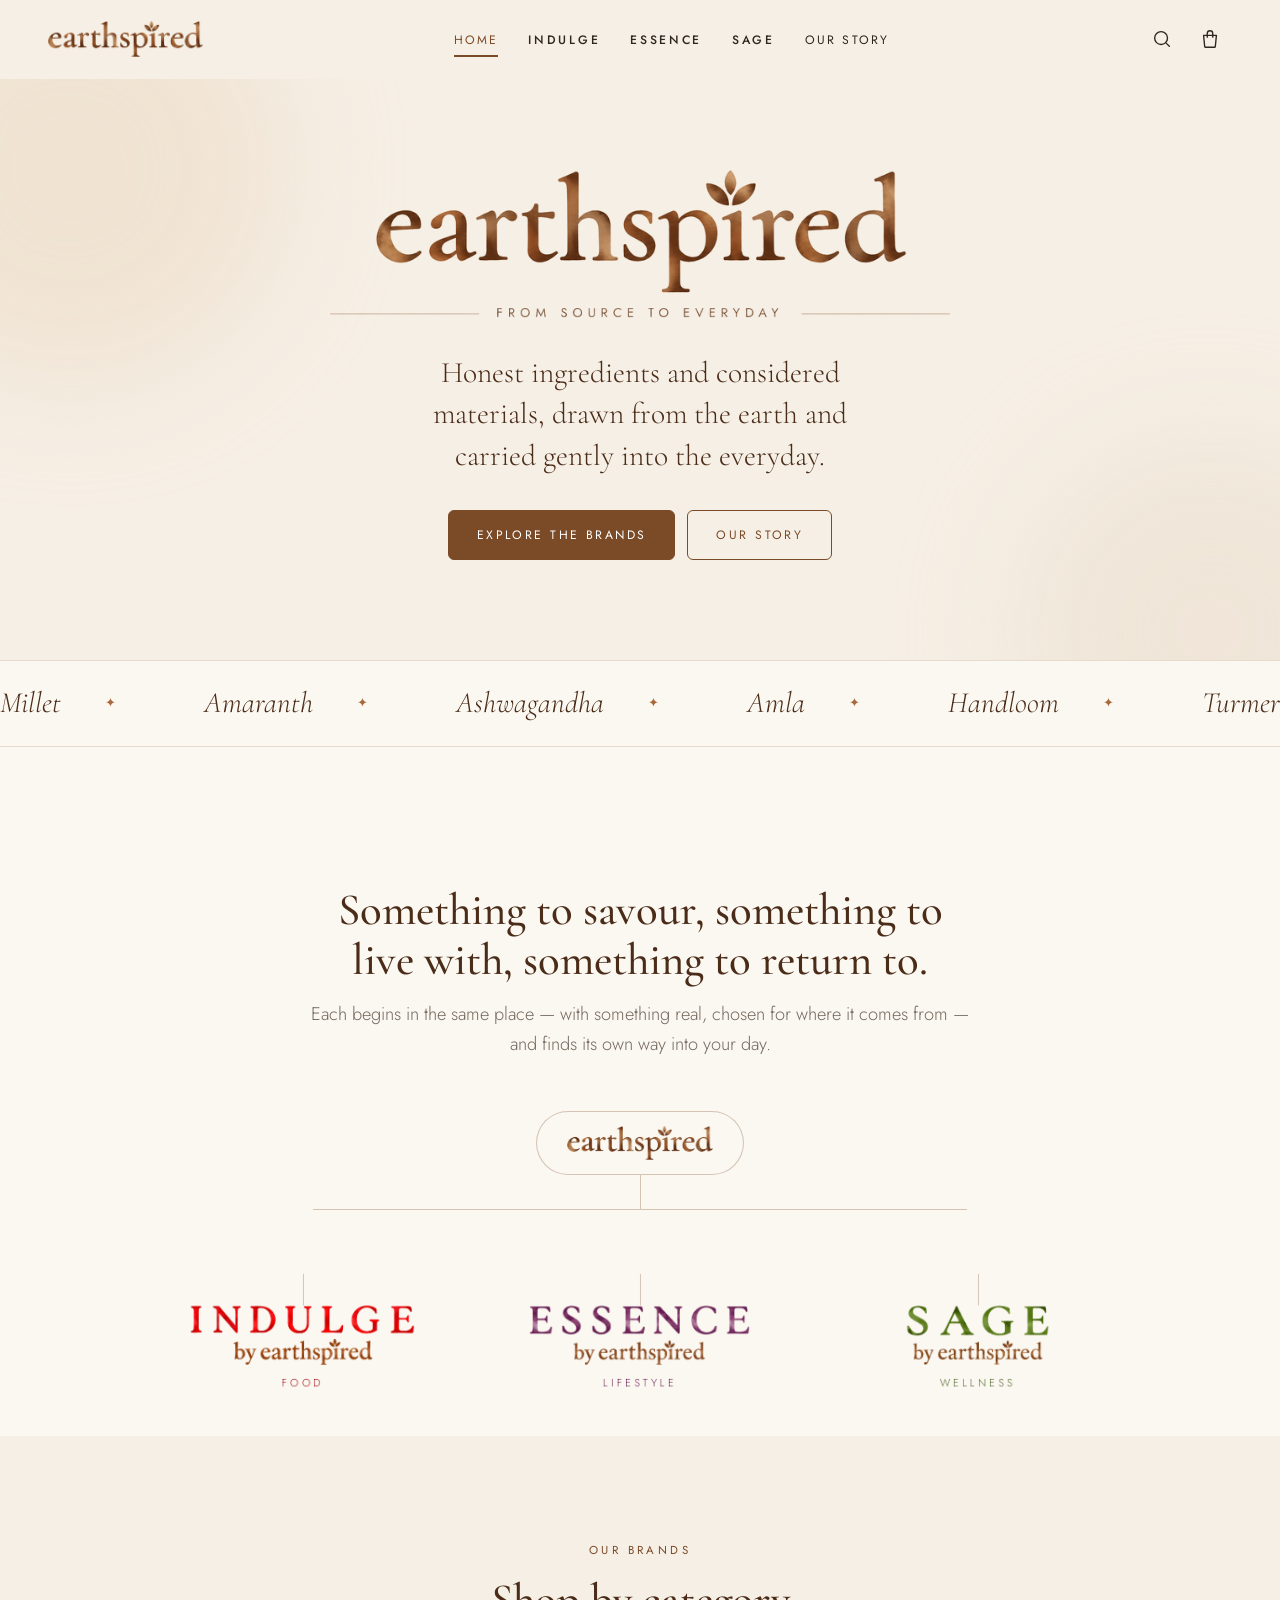
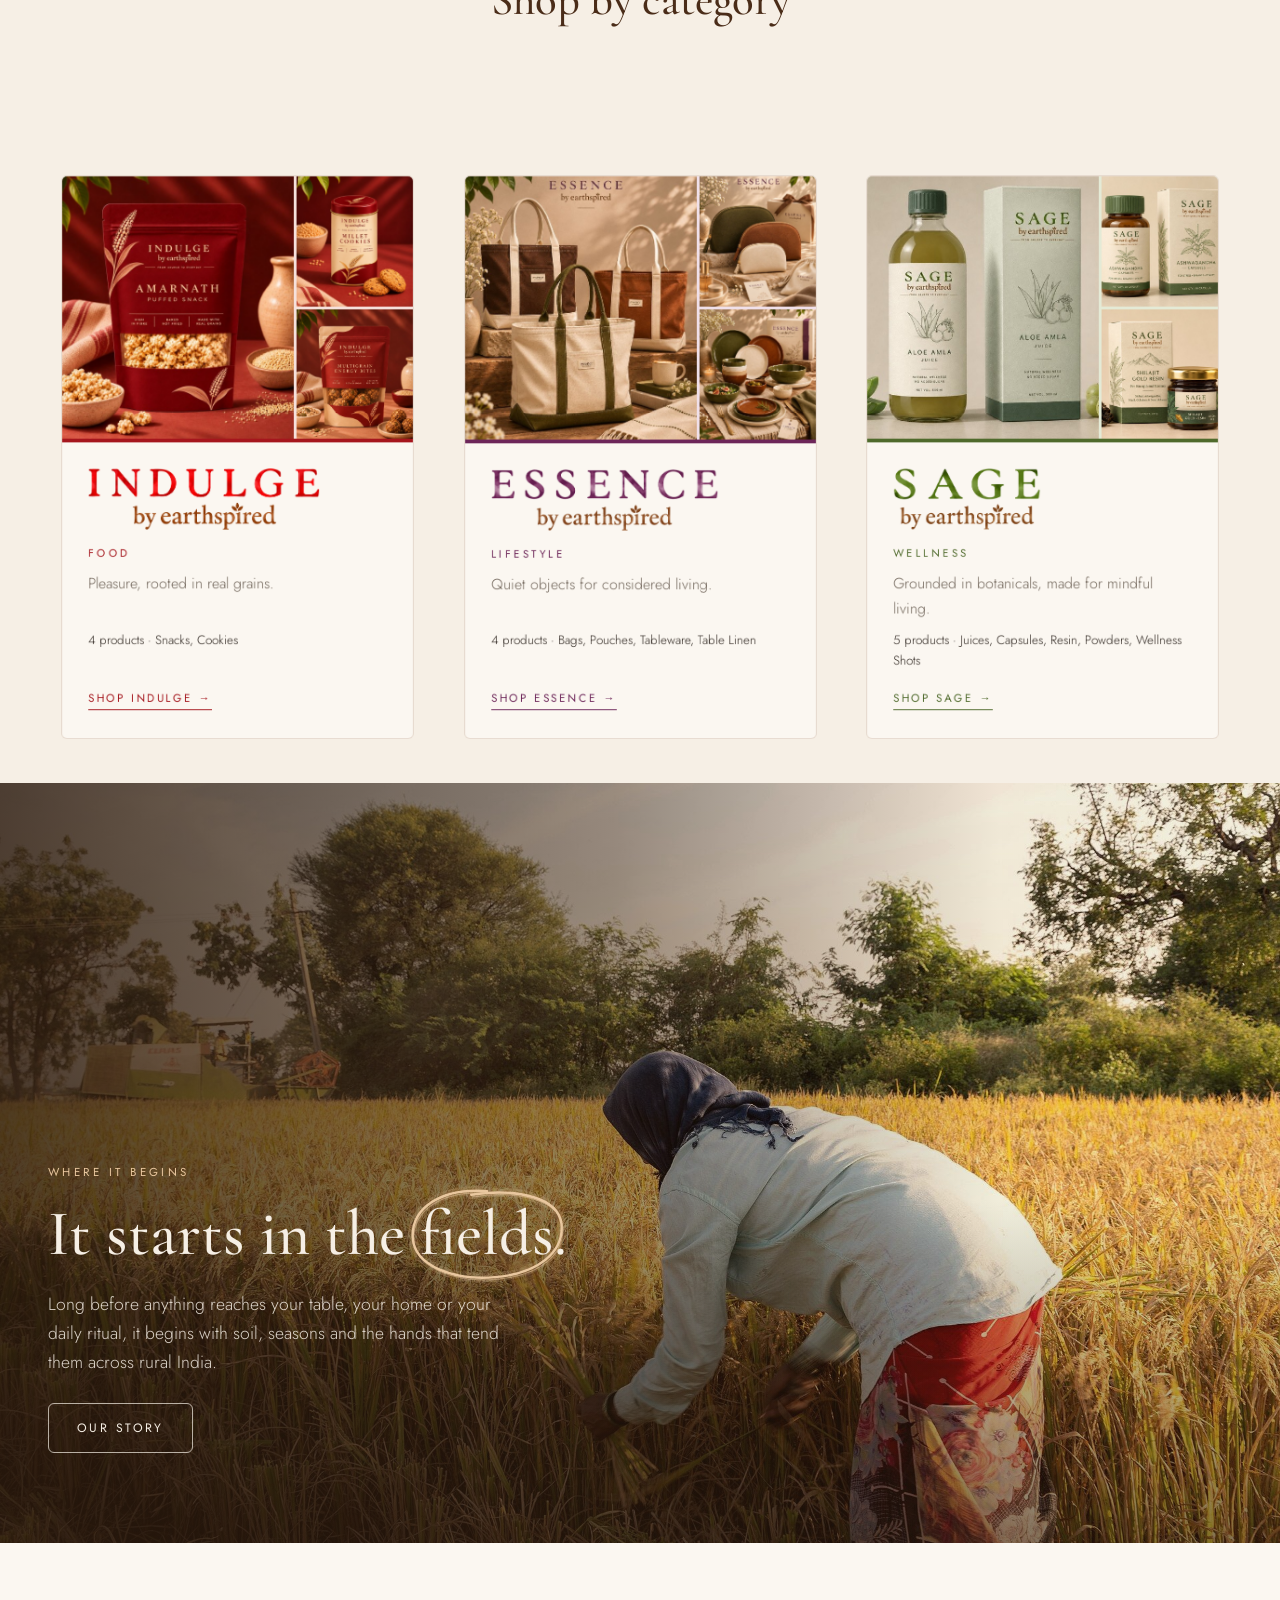
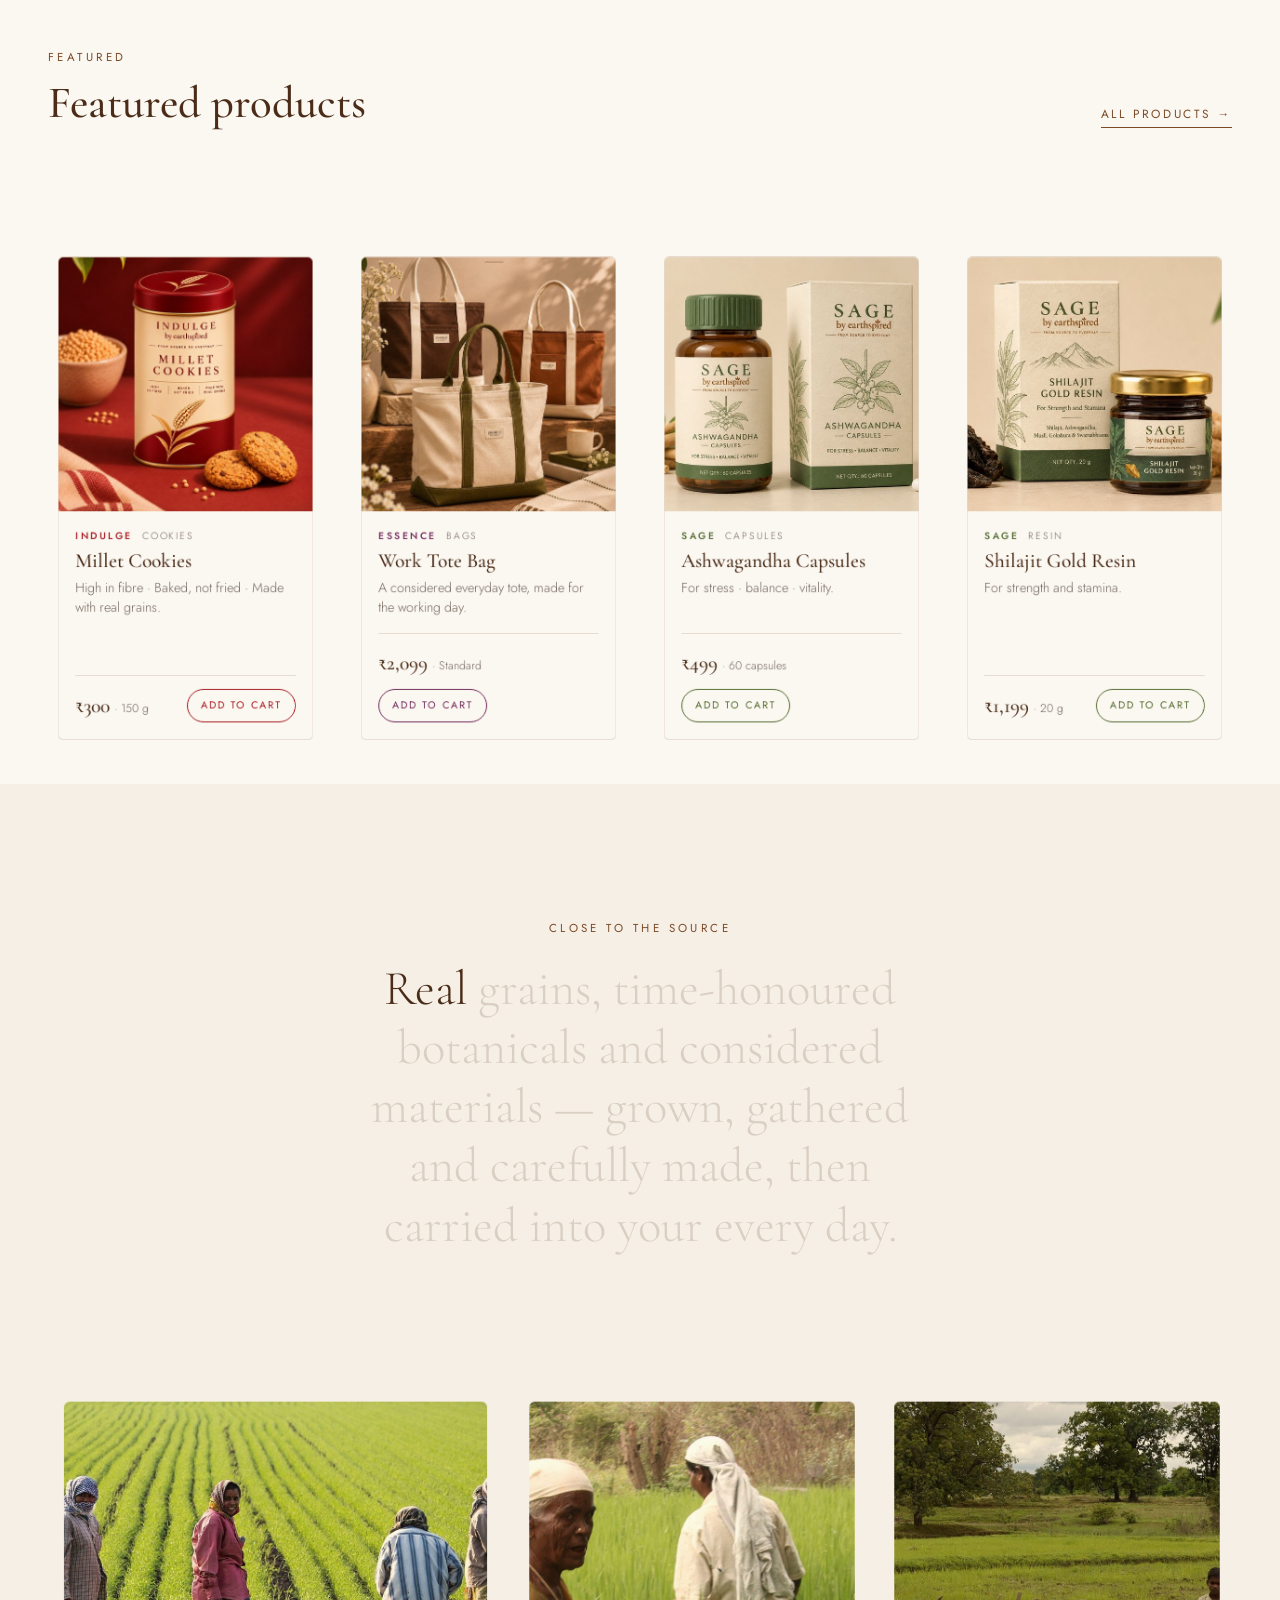
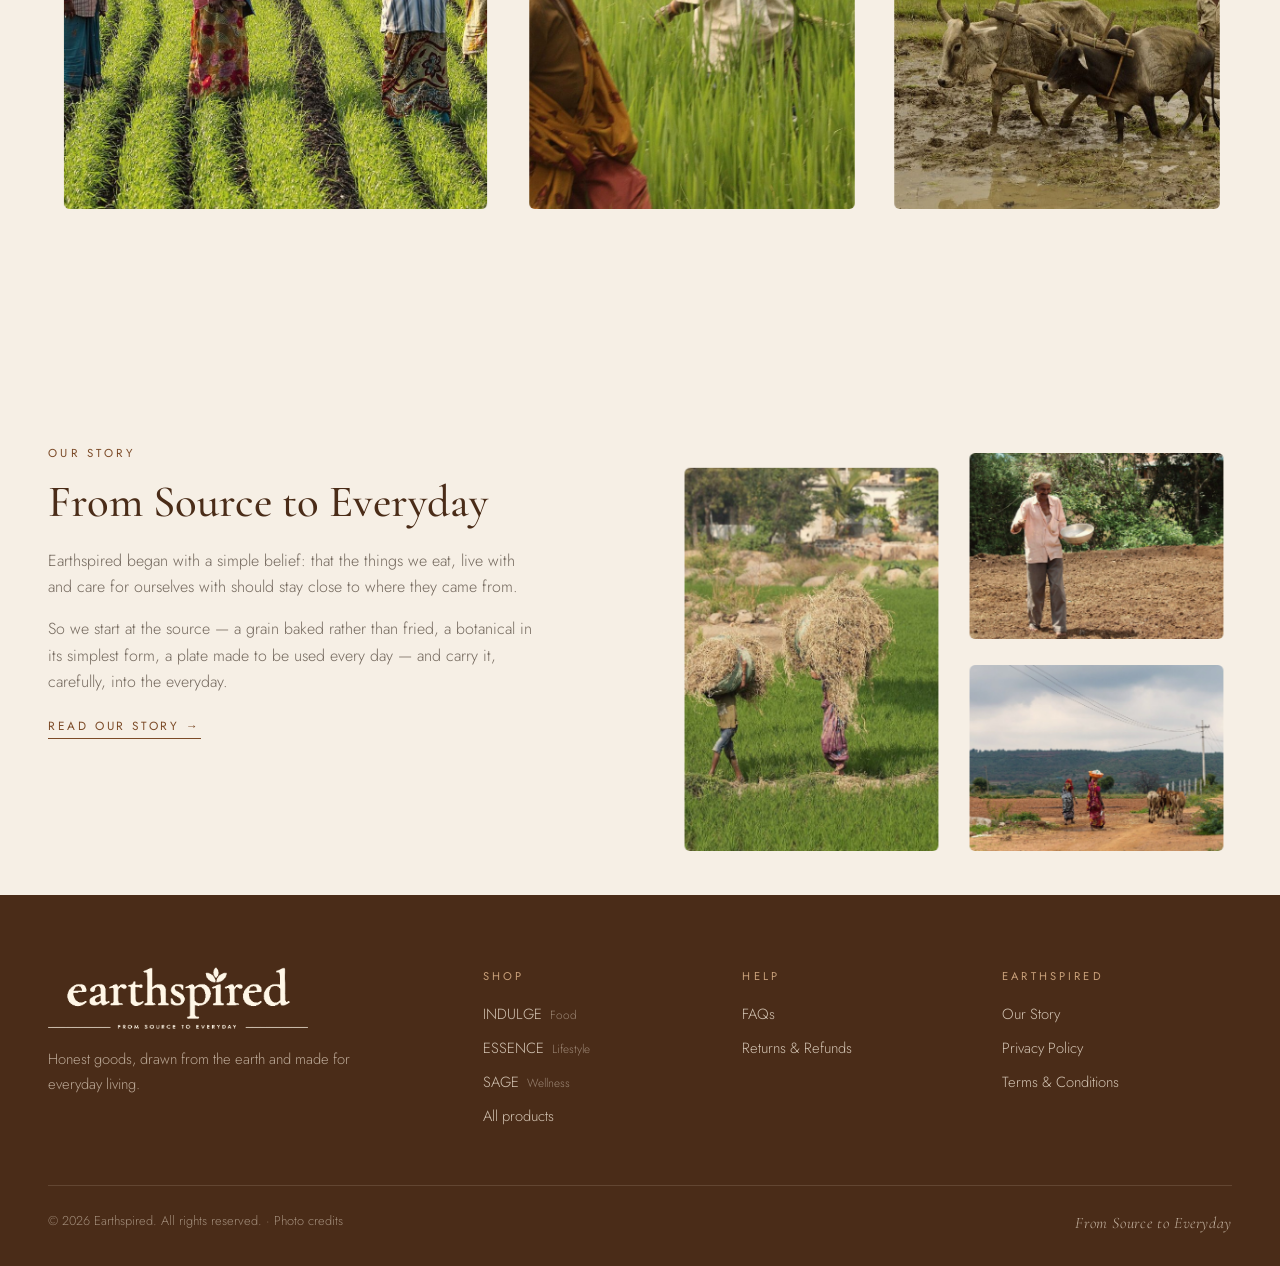
==== commit 189b09ef: "Remove drawn underline under 'everyday' in homepage hero Co-Authored-By: Claude Opus 5.5 <noreply@an" ====
--- a/index.html
+++ b/index.html
@@ -21,7 +21,7 @@
       <div class="container">
         <h1>Earthspired</h1>
         <img class="hero-logo" src="assets/img/logos/earthspired-full.png" alt="Earthspired — From Source to Everyday" />
-        <p class="hero-intro">Honest ingredients and considered materials, drawn from the earth and carried gently into the <span data-mark="underline" data-mark-delay="1.1">everyday</span>.</p>
+        <p class="hero-intro">Honest ingredients and considered materials, drawn from the earth and carried gently into the everyday.</p>
         <div class="btn-row">
           <a class="btn" href="#brands">Explore the brands</a>
           <a class="btn btn--ghost" href="our-story.html">Our story</a>
